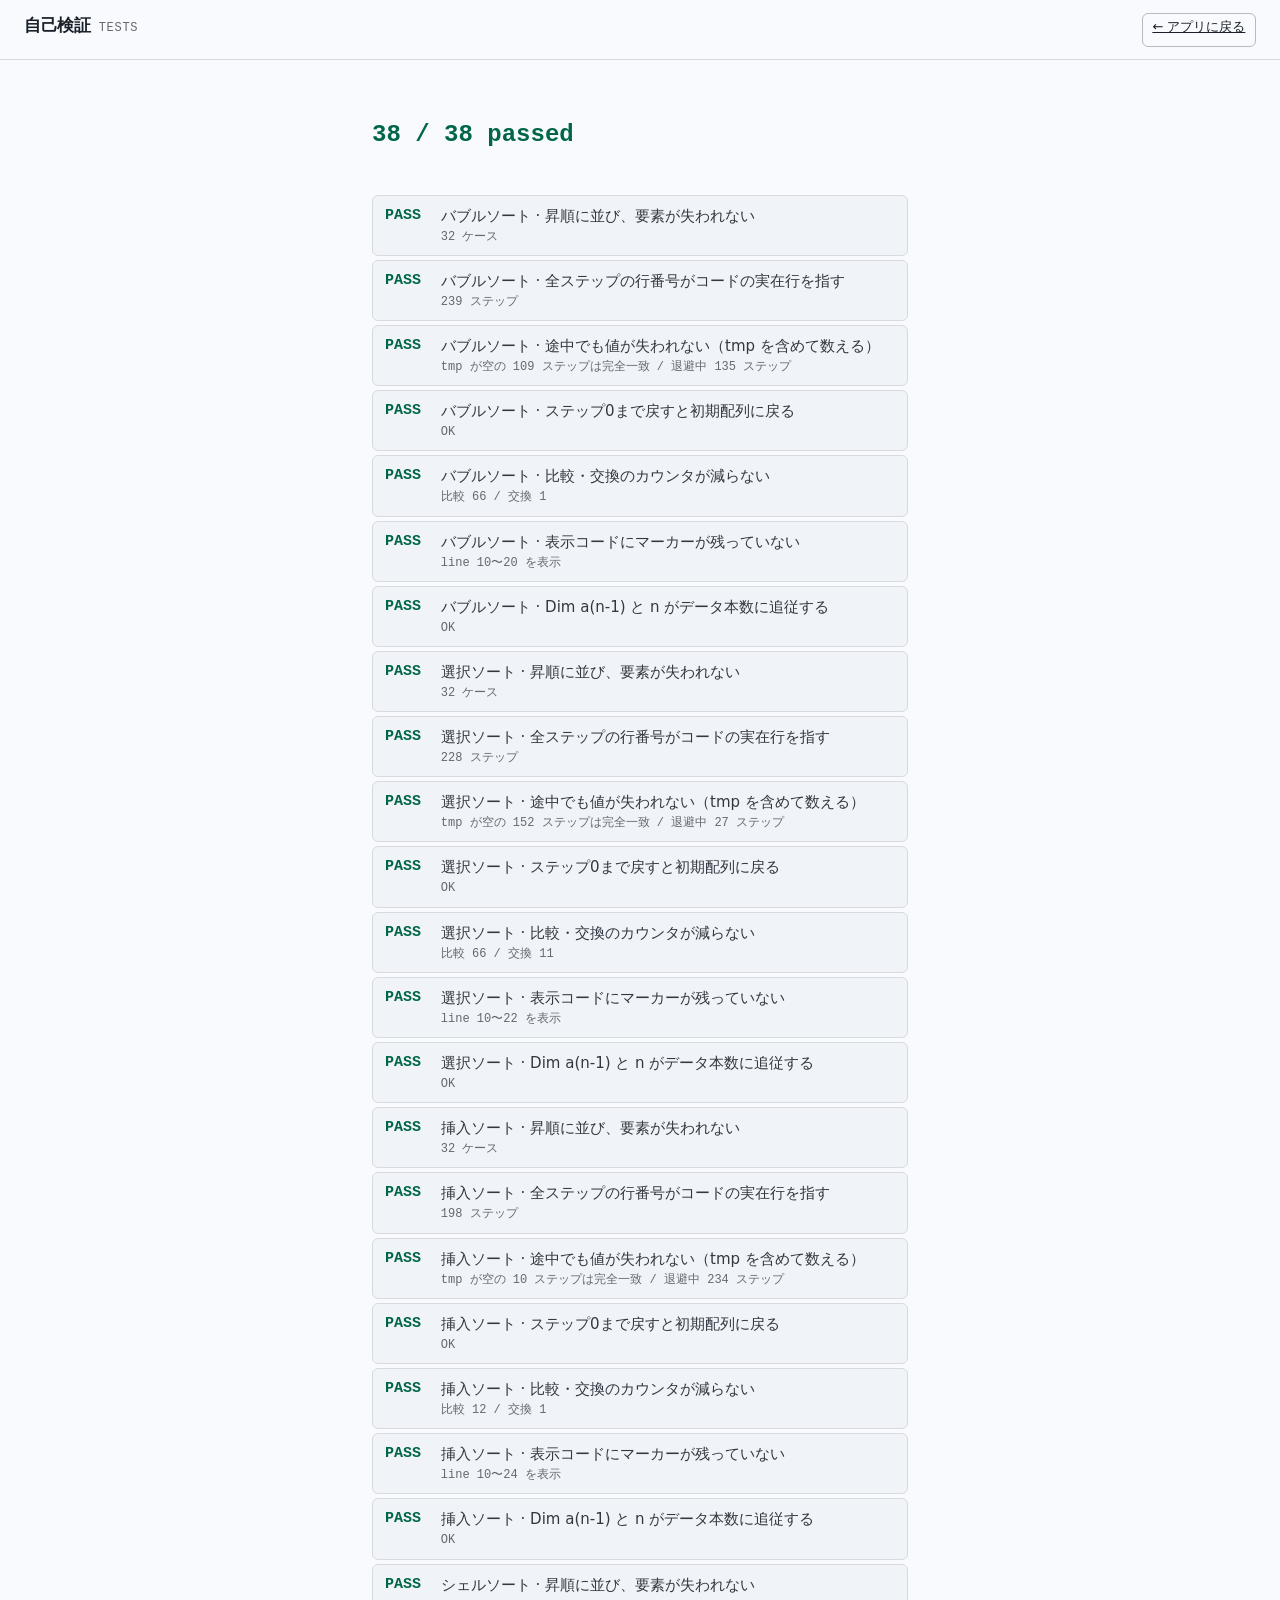
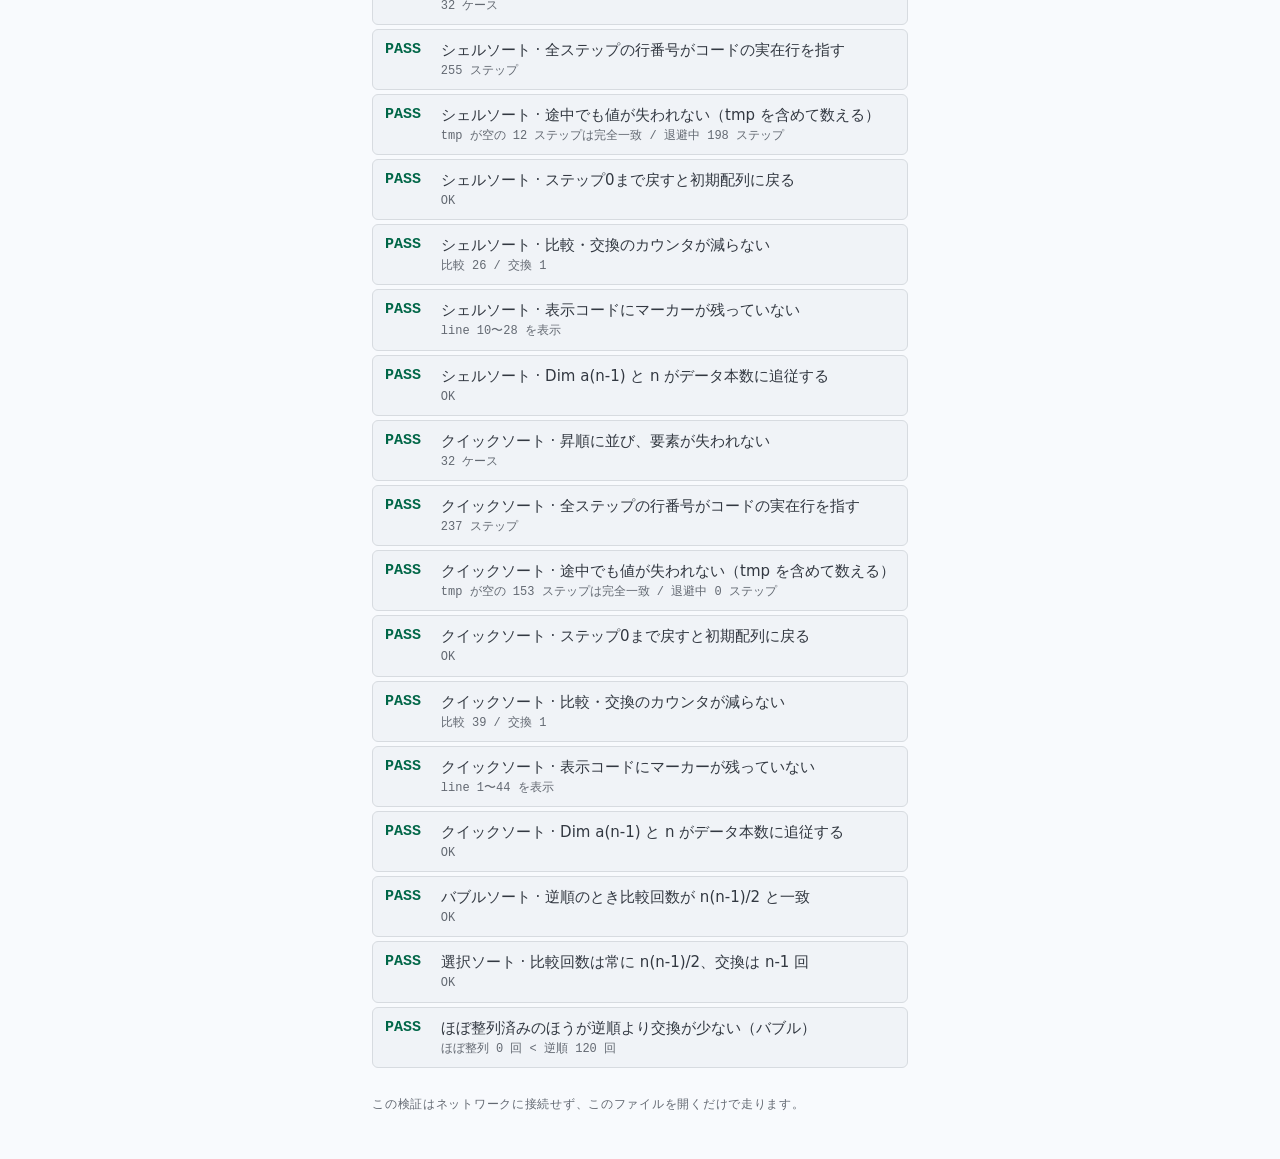
==== tests.html @ e2b5d388 "初回コミット: ソート可視化学習アプリ 授業用のソートアルゴリズム可視化ツール。棒グラフの動きと対応するVBAコードの 実行行を同じ画面で追える。バブル・選択・挿入・シェル・クイックの5種、 2つを同" ====
<!DOCTYPE html>
<html lang="ja">
<head>
<meta charset="utf-8">
<meta name="viewport" content="width=device-width, initial-scale=1">
<title>自己検証 — ソートの動きを見る</title>
<link rel="stylesheet" href="css/style.css">
<style>
  .tests { max-width: 68ch; margin: 0 auto; padding: var(--space-xl) var(--space-lg); display: flex; flex-direction: column; gap: var(--space-md); }
  .tests__summary { font-family: var(--font-mono); font-size: var(--text-xl); font-weight: 600; }
  .tests__summary[data-ok="true"]  { color: var(--bar-sorted); }
  .tests__summary[data-ok="false"] { color: var(--bar-swap-edge); }
  .tests__list { list-style: none; margin: 0; padding: 0; display: flex; flex-direction: column; gap: var(--space-2xs); }
  .tests__item { display: grid; grid-template-columns: 5ch minmax(0, 1fr); gap: var(--space-xs);
                 padding: var(--space-xs) var(--space-sm); border: var(--rule-hair) solid var(--color-rule);
                 border-radius: var(--radius-md); background: var(--color-paper-2); }
  .tests__mark { font-family: var(--font-mono); font-weight: 600; }
  .tests__item[data-ok="true"]  .tests__mark { color: var(--bar-sorted); }
  .tests__item[data-ok="false"] .tests__mark { color: var(--bar-swap-edge); }
  .tests__item[data-ok="false"] { border-color: var(--bar-swap-edge); }
  .tests__detail { display: block; font-family: var(--font-mono); font-size: var(--text-xs); color: var(--color-ink-3); }
</style>
</head>
<body>

<header class="topbar">
  <div class="topbar__brand">自己検証<span class="topbar__sub">tests</span></div>
  <nav class="algos"><a class="btn btn--sm" href="index.html">← アプリに戻る</a></nav>
</header>

<main class="tests">
  <p class="tests__summary" id="summary">実行中…</p>
  <ul class="tests__list" id="list"></ul>
  <p class="u-label">この検証はネットワークに接続せず、このファイルを開くだけで走ります。</p>
</main>

<script src="js/vba.js"></script>
<script src="js/recorder.js"></script>
<script src="js/presets.js"></script>
<script src="js/algorithms/bubble.js"></script>
<script src="js/algorithms/selection.js"></script>
<script src="js/algorithms/insertion.js"></script>
<script src="js/algorithms/shell.js"></script>
<script src="js/algorithms/quick.js"></script>
<script src="js/tests.js"></script>
<script>
(function () {
  var results;
  try {
    results = SV.runTests();
  } catch (e) {
    document.getElementById('summary').textContent = '検証自体が落ちました: ' + e.message;
    document.getElementById('summary').setAttribute('data-ok', 'false');
    return;
  }
  var list = document.getElementById('list');
  var pass = 0;
  results.forEach(function (r) {
    if (r.ok) pass++;
    var li = document.createElement('li');
    li.className = 'tests__item';
    li.setAttribute('data-ok', String(r.ok));

    var mark = document.createElement('span');
    mark.className = 'tests__mark';
    mark.textContent = r.ok ? 'PASS' : 'FAIL';

    var body = document.createElement('span');
    body.appendChild(document.createTextNode(r.name));
    if (r.detail) {
      var d = document.createElement('span');
      d.className = 'tests__detail';
      d.textContent = r.detail;
      body.appendChild(d);
    }
    li.appendChild(mark);
    li.appendChild(body);
    list.appendChild(li);
  });
  var s = document.getElementById('summary');
  s.textContent = pass + ' / ' + results.length + ' passed';
  s.setAttribute('data-ok', String(pass === results.length));
})();
</script>
</body>
</html>
---- css/style.css ----
@import url("tokens.css");

/* ============================================================
   基礎
   ============================================================ */
*, *::before, *::after { box-sizing: border-box; }

html, body { overflow-x: clip; }
html { -webkit-text-size-adjust: 100%; }

body {
  margin: 0;
  min-height: 100vh;
  display: flex;
  flex-direction: column;
  background: var(--color-paper);
  color: var(--color-ink-2);
  font-family: var(--font-body);
  font-size: var(--text-base);
  line-height: 1.6;
}

h1, h2, h3 {
  font-family: var(--font-display);
  font-style: normal;
  font-weight: 600;
  letter-spacing: var(--tracking-tight);
  color: var(--color-ink);
  margin: 0;
}

:where(button, input, select, [tabindex]):focus-visible {
  outline: 2px solid var(--color-focus);
  outline-offset: 2px;
  border-radius: var(--radius-sm);
}

.u-mono { font-family: var(--font-mono); letter-spacing: var(--tracking-mono); }

.u-label {
  font-family: var(--font-mono);
  font-size: var(--text-xs);
  letter-spacing: var(--tracking-mono);
  text-transform: uppercase;
  color: var(--color-ink-3);
}

.u-visually-hidden {
  position: absolute;
  width: 1px; height: 1px;
  padding: 0; margin: -1px;
  overflow: hidden;
  clip-path: inset(50%);
  white-space: nowrap;
}

/* ============================================================
   トップバー — N9 edge-aligned
   ============================================================ */
.topbar {
  display: flex;
  flex-wrap: wrap;
  align-items: baseline;
  gap: var(--space-sm) var(--space-lg);
  padding: var(--space-sm) var(--space-lg);
  border-bottom: var(--rule-hair) solid var(--color-rule);
  background: var(--color-paper);
}

.topbar__brand {
  font-family: var(--font-display);
  font-weight: 600;
  font-size: var(--text-md);
  letter-spacing: var(--tracking-tight);
  color: var(--color-ink);
  white-space: nowrap;
}

.topbar__sub {
  margin-left: var(--space-xs);
  font-family: var(--font-mono);
  font-size: var(--text-xs);
  letter-spacing: var(--tracking-mono);
  text-transform: uppercase;
  font-weight: 400;
  color: var(--color-ink-3);
}

.algos { display: flex; flex-wrap: wrap; gap: var(--space-2xs); margin-left: auto; }

.algos__group { display: flex; align-items: center; gap: var(--space-2xs); padding-left: var(--space-xs); }

.algos__group + .algos__group {
  margin-left: var(--space-xs);
  border-left: var(--rule-hair) solid var(--color-rule);
}

.algos__tier {
  font-family: var(--font-mono);
  font-size: var(--text-xs);
  letter-spacing: var(--tracking-mono);
  color: var(--color-ink-3);
  padding-right: var(--space-2xs);
}

/* ============================================================
   ボタン — 8状態
   ============================================================ */
.btn {
  font-family: var(--font-body);
  font-size: var(--text-base);
  font-weight: 500;
  line-height: 1.2;
  color: var(--color-ink);
  background: var(--color-paper);
  border: var(--rule-hair) solid var(--color-rule-2);
  border-radius: var(--radius-md);
  padding: 0.5rem 0.75rem;
  min-height: 40px;
  cursor: pointer;
  white-space: nowrap;
  transition: background-color var(--dur-2) var(--ease-out),
              border-color var(--dur-2) var(--ease-out),
              color var(--dur-2) var(--ease-out),
              transform var(--dur-1) var(--ease-out);
}

.btn:hover, .btn.is-hover { background: var(--color-paper-3); border-color: var(--color-ink-3); }
.btn:active, .btn.is-active { transform: translateY(1px); }

.btn[aria-pressed="true"],
.btn[aria-selected="true"],
.btn.is-selected {
  background: var(--color-accent);
  border-color: var(--color-accent);
  color: var(--color-accent-ink);
}

.btn[disabled], .btn.is-disabled {
  opacity: 0.42;
  cursor: not-allowed;
  background: var(--color-paper-2);
  border-color: var(--color-rule);
  transform: none;
}

.btn--primary {
  background: var(--color-accent);
  border-color: var(--color-accent);
  color: var(--color-accent-ink);
}
.btn--primary:hover, .btn--primary.is-hover {
  background: var(--color-accent-2);
  border-color: var(--color-accent-2);
}

.btn--icon { min-width: 44px; font-family: var(--font-mono); }
.btn--sm   { min-height: 34px; padding: 0.3rem 0.6rem; font-size: var(--text-sm); }

.btn[data-state="loading"] { color: var(--color-ink-3); cursor: progress; }
.btn[data-state="error"]   { border-color: var(--bar-swap-edge); color: var(--bar-swap-edge); }
.btn[data-state="success"] { border-color: var(--bar-sorted); color: var(--bar-sorted); }

/* ============================================================
   ワークベンチ本体
   ============================================================ */
.workbench {
  flex: 1 1 auto;
  display: grid;
  grid-template-columns: minmax(0, 1fr) clamp(340px, 33vw, 520px);
  align-items: stretch;
  min-height: 0;
}

.stage {
  display: flex;
  flex-direction: column;
  gap: var(--space-md);
  padding: var(--space-lg);
  min-width: 0;
}

.stage__head { display: flex; flex-wrap: wrap; align-items: baseline; gap: var(--space-xs) var(--space-md); }
.stage__title { font-size: var(--text-display); }
.stage__summary { color: var(--color-ink-2); font-size: var(--text-base); margin: 0; }

/* ---- 棒グラフ ---- */
.chart {
  display: flex;
  align-items: flex-end;
  gap: clamp(2px, 0.6vw, 8px);
  height: clamp(200px, 40vh, 440px);
  padding: var(--space-md) var(--space-sm) var(--space-xs);
  border: var(--rule-hair) solid var(--color-rule);
  border-radius: var(--radius-lg);
  background: var(--color-paper-2);
}

.bar { flex: 1 1 0; min-width: 0; height: 100%; display: flex; flex-direction: column; }

.bar__track { position: relative; flex: 1 1 auto; min-height: 0; }

.bar__col {
  position: absolute;
  left: 0; right: 0; bottom: 0;
  height: var(--h, 0%);
  border-radius: 2px 2px 0 0;
  background: var(--bar-idle);
  border-top: 3px solid var(--bar-idle-edge);
  transition: height var(--dur-3) var(--ease-out),
              background-color var(--dur-1) linear,
              border-color var(--dur-1) linear,
              transform var(--dur-2) var(--ease-out);
}

.bar__value {
  position: absolute;
  left: 0; right: 0;
  bottom: var(--h, 0%);
  margin-bottom: 4px;
  text-align: center;
  font-family: var(--font-mono);
  font-size: var(--text-value);
  font-weight: 500;
  color: var(--color-ink-2);
  transition: bottom var(--dur-3) var(--ease-out);
}

.bar__index {
  flex: 0 0 auto;
  padding-top: 4px;
  text-align: center;
  font-family: var(--font-mono);
  font-size: var(--text-xs);
  color: var(--color-ink-3);
  border-top: var(--rule-hair) solid var(--color-rule-2);
}

.bar[data-state="compare"] .bar__col { background: var(--bar-compare); border-top-color: var(--bar-compare-edge); }
.bar[data-state="swap"]    .bar__col { background: var(--bar-swap);    border-top-color: var(--bar-swap-edge); transform: translateY(-5px); }
.bar[data-state="sorted"]  .bar__col { background: var(--bar-sorted);  border-top-color: var(--bar-sorted-edge); }
.bar[data-state="pivot"]   .bar__col { background: var(--bar-pivot);   border-top-color: var(--bar-pivot-edge); }

.bar[data-state="compare"] .bar__value,
.bar[data-state="swap"] .bar__value,
.bar[data-state="pivot"] .bar__value { color: var(--color-ink); font-weight: 600; }

.bar[data-cursor="true"] .bar__track {
  box-shadow: inset 0 0 0 2px var(--bar-cursor-ring);
  border-radius: var(--radius-sm);
}

.chart[data-dense="true"] .bar__value { display: none; }
.chart[data-dense="true"] .bar__index { display: none; }

/* ---- 実況 ---- */
.narration {
  margin: 0;
  min-height: 3.4em;
  padding: var(--space-sm) var(--space-md);
  border-left: 3px solid var(--color-accent);
  background: var(--color-accent-wash);
  border-radius: 0 var(--radius-md) var(--radius-md) 0;
  font-size: var(--text-narrate);
  line-height: 1.5;
  color: var(--color-ink);
}

.narration__step {
  display: block;
  font-family: var(--font-mono);
  font-size: var(--text-xs);
  letter-spacing: var(--tracking-mono);
  text-transform: uppercase;
  color: var(--color-accent-2);
  margin-bottom: 2px;
}

/* ---- 操作 ---- */
.transport { display: flex; flex-direction: column; gap: var(--space-sm); }
.transport__row { display: flex; flex-wrap: wrap; align-items: center; gap: var(--space-xs); }
.transport__sep { flex: 1 1 var(--space-xs); }

.field {
  display: flex;
  align-items: center;
  gap: var(--space-xs);
  font-family: var(--font-mono);
  font-size: var(--text-xs);
  letter-spacing: var(--tracking-mono);
  text-transform: uppercase;
  color: var(--color-ink-3);
}

.field input[type="range"] { accent-color: var(--color-accent); width: 120px; }
.field select { font-family: var(--font-body); font-size: var(--text-base); padding: 0.35rem 0.4rem; min-height: 40px; border: var(--rule-hair) solid var(--color-rule-2); border-radius: var(--radius-md); background: var(--color-paper); color: var(--color-ink); }
.field output { color: var(--color-ink); min-width: 5ch; }

.seek { width: 100%; accent-color: var(--color-accent); }

.datasource {
  display: flex;
  flex-wrap: wrap;
  align-items: center;
  gap: var(--space-xs);
  padding-top: var(--space-sm);
  border-top: var(--rule-hair) solid var(--color-rule);
}

/* ============================================================
   インスペクタ（右ペイン）
   ============================================================ */
.inspector {
  display: flex;
  flex-direction: column;
  gap: var(--space-md);
  padding: var(--space-lg);
  border-left: var(--rule-hair) solid var(--color-rule);
  background: var(--color-paper-2);
  min-width: 0;
}

.panel { display: flex; flex-direction: column; gap: var(--space-xs); min-width: 0; }
.panel__head { display: flex; align-items: center; gap: var(--space-xs); flex-wrap: wrap; }
.panel__head .u-label { margin-right: auto; }

/* ---- コードペイン ---- */
.code {
  margin: 0;
  padding: var(--space-sm) 0;
  list-style: none;
  background: var(--color-graphite);
  border: var(--rule-hair) solid var(--color-rule-dark);
  border-radius: var(--radius-lg);
  overflow: auto;
  max-height: min(46vh, 520px);
  font-family: var(--font-mono);
  font-size: var(--text-code);
  line-height: 1.55;
}

.code__line {
  display: grid;
  grid-template-columns: 3.5ch minmax(0, 1fr);
  gap: var(--space-xs);
  padding: 0 var(--space-sm);
  border-left: 3px solid transparent;
}

.code__no  { text-align: right; color: var(--color-on-dark-3); user-select: none; }
.code__src { white-space: pre; color: var(--color-on-dark); }

.code__line.is-active {
  background: color-mix(in oklch, var(--color-accent) 30%, transparent);
  border-left-color: var(--color-accent);
}
.code__line.is-active .code__no { color: var(--color-accent-ink); }
.code__line.is-hidden { display: none; }

.tok-kw  { color: oklch(72% 0.14 256); }
.tok-com { color: var(--color-on-dark-3); }
.tok-num { color: oklch(80% 0.11 165); }

/* ---- 変数ウォッチ ---- */
.watch { display: grid; grid-template-columns: repeat(auto-fill, minmax(84px, 1fr)); gap: var(--space-xs); }

.watch__item {
  padding: var(--space-2xs) var(--space-xs);
  border: var(--rule-hair) solid var(--color-rule);
  border-radius: var(--radius-md);
  background: var(--color-paper);
  transition: background-color var(--dur-3) var(--ease-out),
              border-color var(--dur-3) var(--ease-out);
}

.watch__item.is-changed { background: var(--color-accent-wash); border-color: var(--color-accent); }

.watch__k { display: block; font-family: var(--font-mono); font-size: var(--text-xs); letter-spacing: var(--tracking-mono); color: var(--color-accent-2); }
.watch__v { display: block; font-family: var(--font-mono); font-size: var(--text-lg); font-weight: 500; color: var(--color-ink); line-height: 1.25; }

/* ---- カウンタ ---- */
.counters { display: grid; grid-template-columns: repeat(auto-fit, minmax(112px, 1fr)); gap: var(--space-xs); }

.counter {
  padding: var(--space-xs) var(--space-sm);
  border: var(--rule-hair) solid var(--color-rule);
  border-radius: var(--radius-md);
  background: var(--color-paper);
}

.counter__k { display: block; font-family: var(--font-mono); font-size: var(--text-xs); letter-spacing: var(--tracking-mono); color: var(--color-ink-3); }
.counter__v { display: block; font-family: var(--font-mono); font-size: var(--text-counter); font-weight: 600; color: var(--color-ink); line-height: 1.2; }
.counter__note { display: block; font-size: var(--text-xs); color: var(--color-ink-3); }

/* ---- 凡例 ---- */
.legend { display: flex; flex-wrap: wrap; gap: var(--space-xs) var(--space-sm); }
.legend__item { display: flex; align-items: center; gap: var(--space-2xs); font-size: var(--text-xs); color: var(--color-ink-2); }
.legend__swatch { width: 15px; height: 15px; border-radius: 3px; border-top: 3px solid transparent; }

/* ============================================================
   フッタ — Ft2 inline
   ============================================================ */
.foot {
  display: flex;
  flex-wrap: wrap;
  gap: var(--space-xs) var(--space-md);
  padding: var(--space-sm) var(--space-lg);
  border-top: var(--rule-hair) solid var(--color-rule);
  font-size: var(--text-xs);
  color: var(--color-ink-3);
}

.foot code { font-family: var(--font-mono); }

/* ============================================================
   レース — 2つのアルゴリズムを並走させる
   ============================================================ */
.workbench.is-race { grid-template-columns: minmax(0, 1fr); }

.race { display: flex; flex-direction: column; gap: var(--space-md); }

.race__lanes {
  display: grid;
  grid-template-columns: minmax(0, 1fr) minmax(0, 1fr);
  gap: var(--space-md);
}

.race__lane {
  display: flex;
  flex-direction: column;
  gap: var(--space-xs);
  padding: var(--space-sm);
  border: var(--rule-hair) solid var(--color-rule);
  border-radius: var(--radius-lg);
  background: var(--color-paper-2);
  min-width: 0;
}

.race__head { display: flex; align-items: center; gap: var(--space-xs); }
.race__head select { flex: 1 1 auto; min-width: 0; }

.race__status {
  font-family: var(--font-mono);
  font-size: var(--text-xs);
  letter-spacing: var(--tracking-mono);
  color: var(--color-ink-3);
  text-align: right;
  white-space: nowrap;
  overflow: hidden;
  text-overflow: ellipsis;
}

.race__status[data-state="finished"] { color: var(--bar-sorted); font-weight: 600; }

.chart--race { height: clamp(140px, 26vh, 260px); }

.race__stats {
  display: flex;
  flex-wrap: wrap;
  gap: var(--space-sm) var(--space-md);
  font-family: var(--font-mono);
  font-size: var(--text-sm);
  color: var(--color-ink-2);
}

.race__controls { display: flex; flex-wrap: wrap; align-items: center; gap: var(--space-xs); }

/* ============================================================
   レスポンシブ
   ============================================================ */
@media (max-width: 1000px) {
  .workbench { grid-template-columns: minmax(0, 1fr); }
  .inspector { border-left: 0; border-top: var(--rule-hair) solid var(--color-rule); }
  .algos { margin-left: 0; width: 100%; }
}

@media (max-width: 700px) {
  .race__lanes { grid-template-columns: minmax(0, 1fr); }
}

@media (max-width: 560px) {
  .topbar, .stage, .inspector, .foot { padding-left: var(--space-md); padding-right: var(--space-md); }
  .chart { height: clamp(180px, 34vh, 300px); }
  .field input[type="range"] { width: 88px; }
  .algos__group + .algos__group { margin-left: 0; padding-left: 0; border-left: 0; }
}

@media (prefers-reduced-motion: reduce) {
  *, *::before, *::after {
    transition-duration: 1ms !important;
    animation-duration: 1ms !important;
  }
}
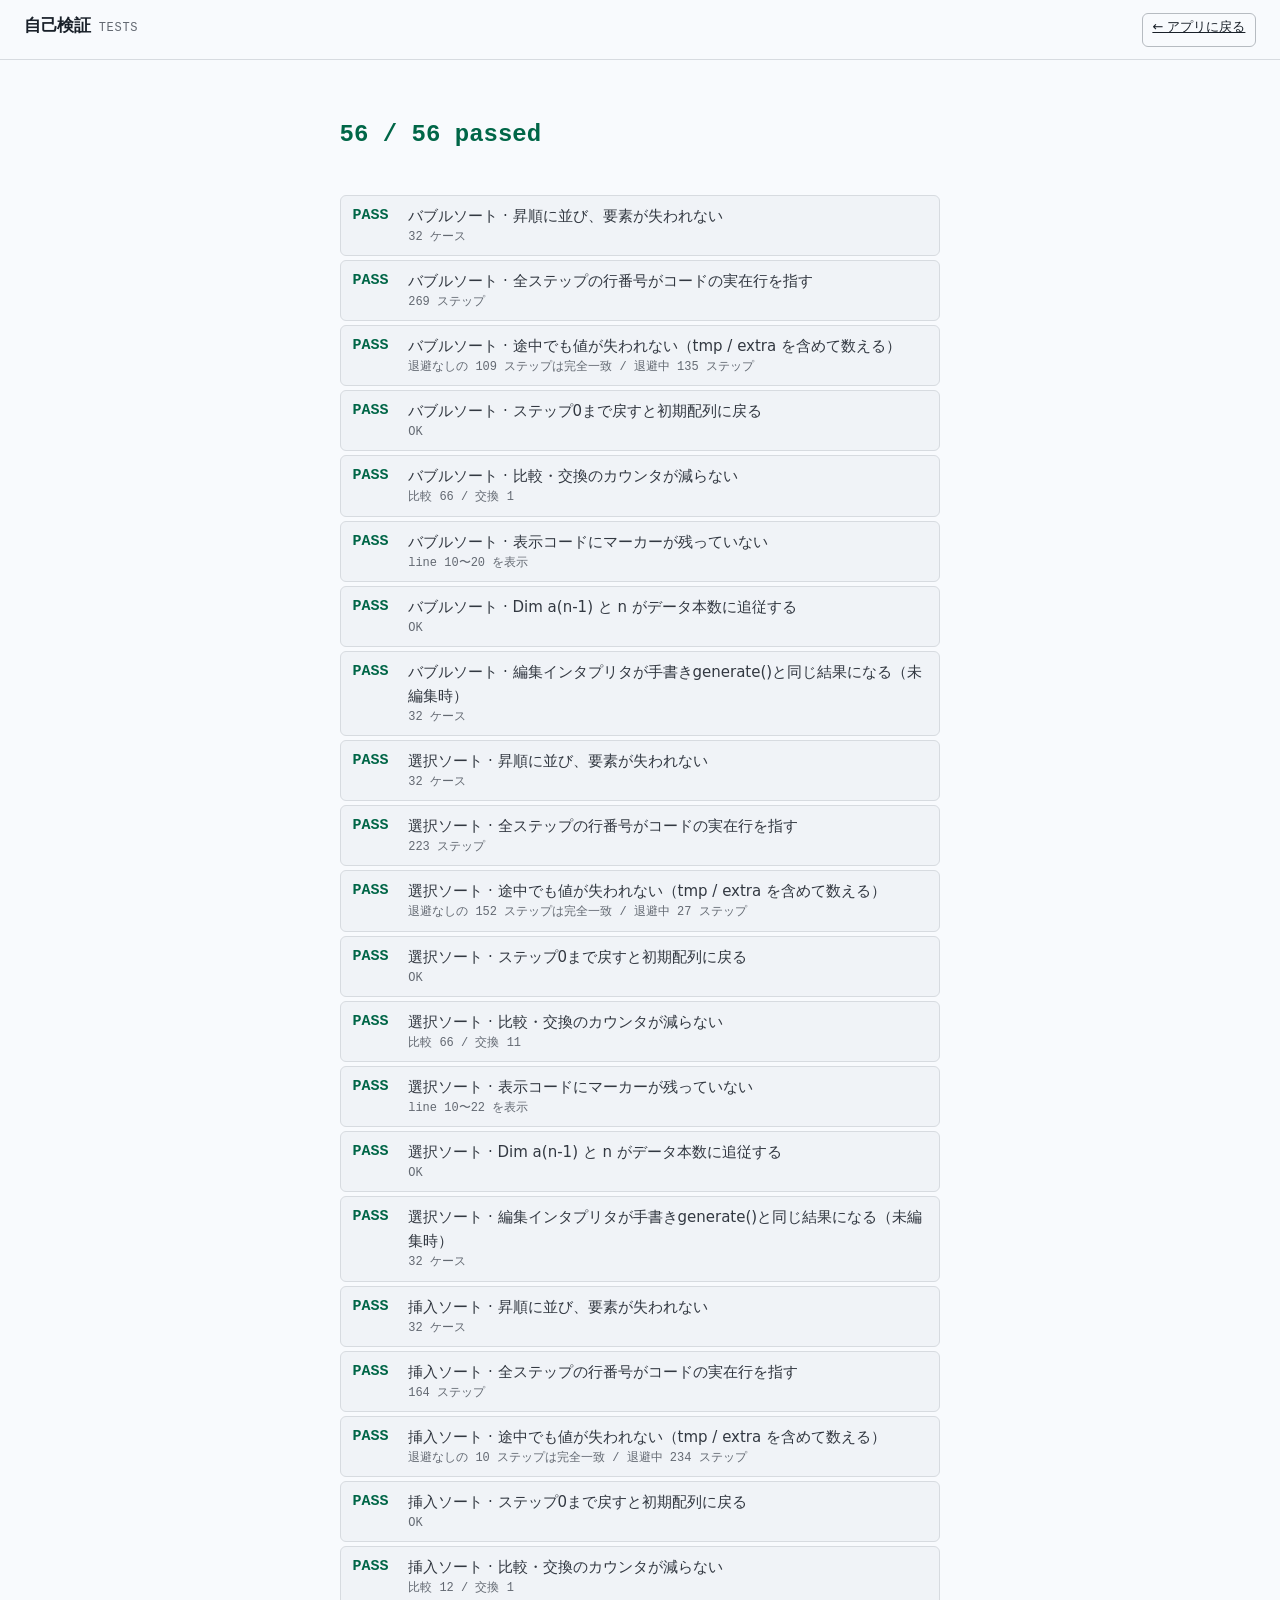
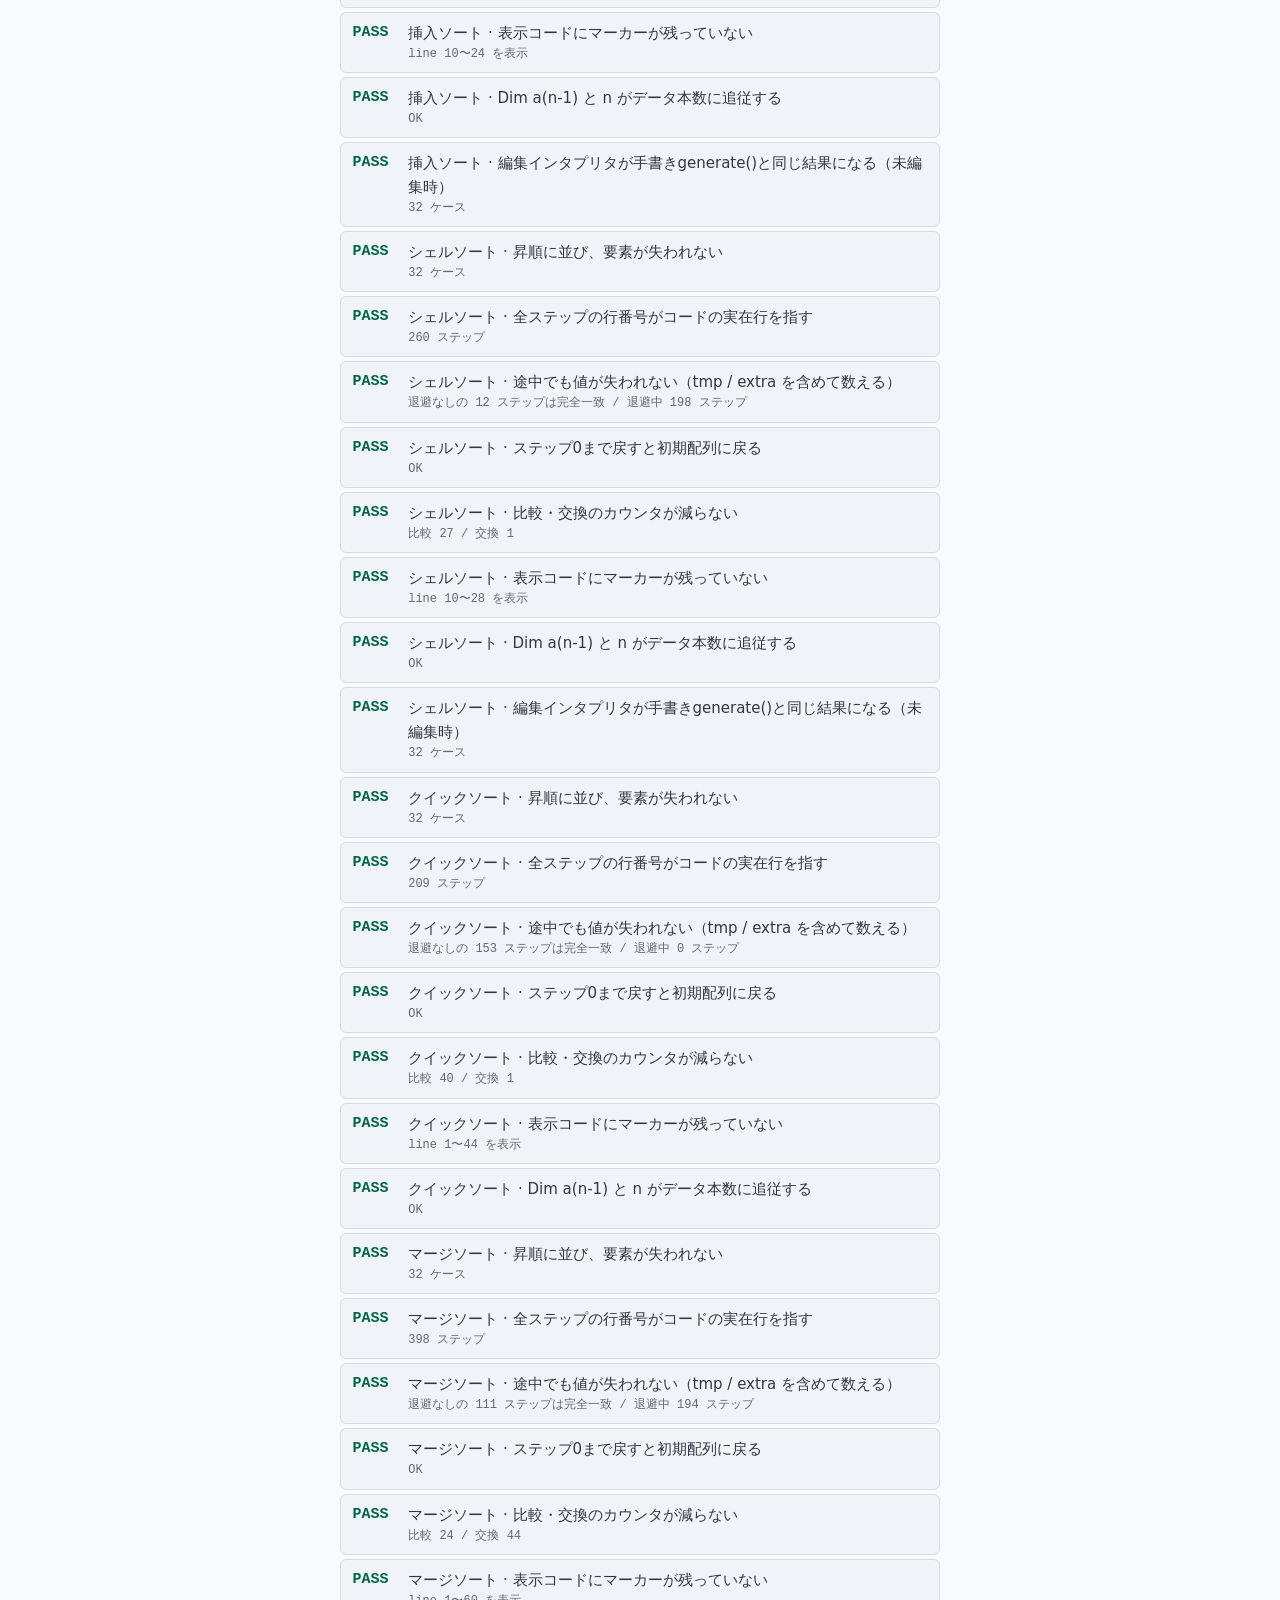
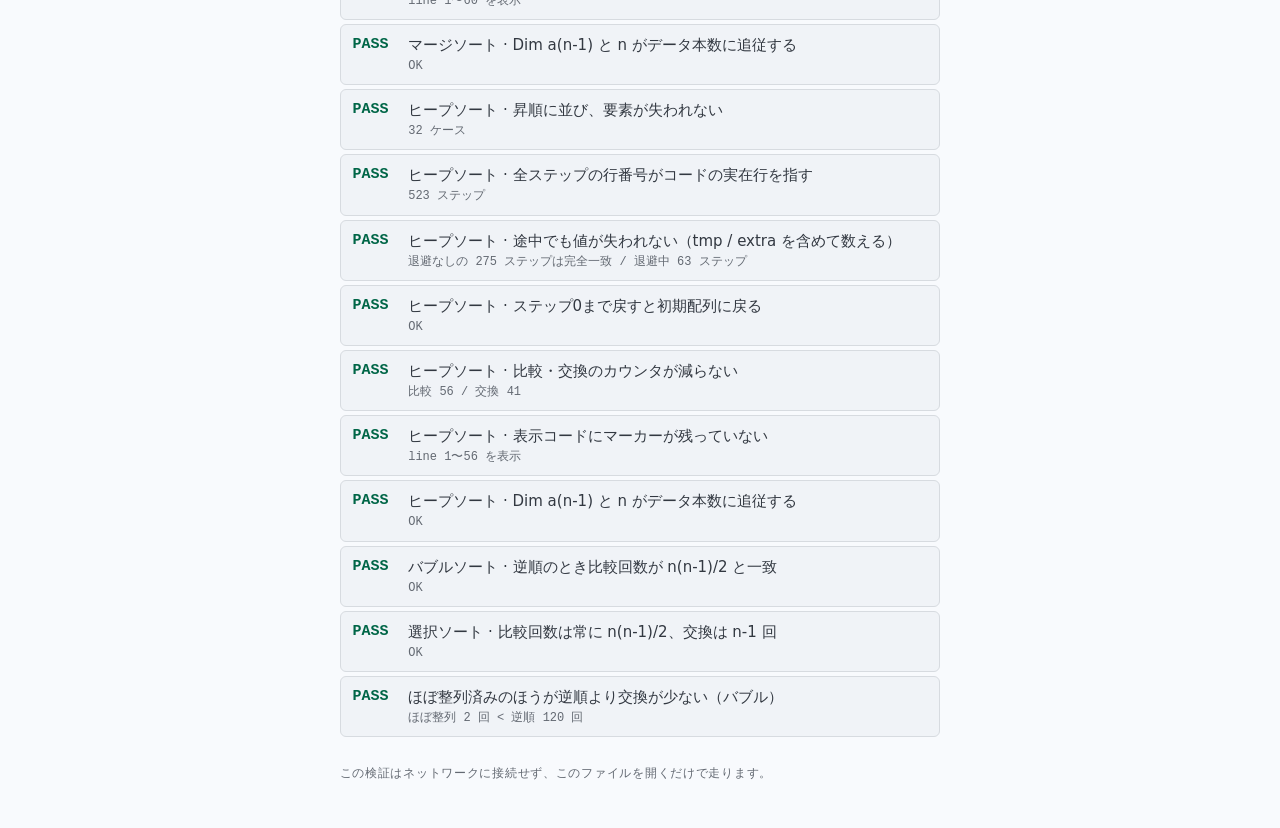
==== commit 72c78c45: "拡張候補を全実装: マージ・ヒープソート、コード編集インタプリタ、モバイル対応 - マージソート・ヒープソートを追加（複数Sub・再帰、参考コード扱い）   - Recorder.step() に e" ====
--- a/tests.html
+++ b/tests.html
@@ -37,11 +37,14 @@
 <script src="js/vba.js"></script>
 <script src="js/recorder.js"></script>
 <script src="js/presets.js"></script>
+<script src="js/interpreter.js"></script>
 <script src="js/algorithms/bubble.js"></script>
 <script src="js/algorithms/selection.js"></script>
 <script src="js/algorithms/insertion.js"></script>
 <script src="js/algorithms/shell.js"></script>
 <script src="js/algorithms/quick.js"></script>
+<script src="js/algorithms/merge.js"></script>
+<script src="js/algorithms/heap.js"></script>
 <script src="js/tests.js"></script>
 <script>
 (function () {
--- a/css/style.css
+++ b/css/style.css
@@ -298,6 +298,12 @@
 
 .seek { width: 100%; accent-color: var(--color-accent); }
 
+/* ---- 速度（プリセットボタン） ----
+   1〜120の連続スライダーは、実際によく使う低速域（1〜5）ほど
+   選びにくいという問題があったため、倍々の離散ボタンに置き換えた。 */
+.speedset { display: flex; flex-wrap: wrap; align-items: center; gap: var(--space-2xs); }
+.speedset .btn--sm { min-width: 36px; padding-left: 0.4rem; padding-right: 0.4rem; }
+
 .datasource {
   display: flex;
   flex-wrap: wrap;
@@ -361,6 +367,38 @@
 .tok-com { color: var(--color-on-dark-3); }
 .tok-num { color: oklch(80% 0.11 165); }
 
+/* ---- コード編集（簡易インタプリタ） ---- */
+.code-edit {
+  display: block;
+  width: 100%;
+  box-sizing: border-box;
+  resize: vertical;
+  min-height: 200px;
+  max-height: min(46vh, 520px);
+  padding: var(--space-sm);
+  background: var(--color-graphite);
+  border: var(--rule-hair) solid var(--color-rule-dark);
+  border-radius: var(--radius-lg);
+  color: var(--color-on-dark);
+  font-family: var(--font-mono);
+  font-size: var(--text-code);
+  line-height: 1.55;
+  tab-size: 4;
+}
+.code-edit:focus-visible { outline: 2px solid var(--color-focus); outline-offset: 1px; }
+
+.code-error {
+  margin: 0;
+  padding: var(--space-xs) var(--space-sm);
+  border: var(--rule-hair) solid var(--bar-swap-edge);
+  border-radius: var(--radius-md);
+  background: color-mix(in oklch, var(--bar-swap) 22%, var(--color-paper));
+  color: var(--bar-swap-edge);
+  font-size: var(--text-sm);
+  font-family: var(--font-mono);
+  white-space: pre-wrap;
+}
+
 /* ---- 変数ウォッチ ---- */
 .watch { display: grid; grid-template-columns: repeat(auto-fill, minmax(84px, 1fr)); gap: var(--space-xs); }
 
@@ -483,6 +521,19 @@
   .chart { height: clamp(180px, 34vh, 300px); }
   .field input[type="range"] { width: 88px; }
   .algos__group + .algos__group { margin-left: 0; padding-left: 0; border-left: 0; }
+  .code { max-height: 40vh; }
+  .watch { grid-template-columns: repeat(auto-fill, minmax(72px, 1fr)); }
+  .counters { grid-template-columns: 1fr 1fr; }
+}
+
+/* タッチ操作の端末（スマホ・タブレット）では、幅に関係なく指で押せる大きさを確保する。
+   マウス前提の投影・PC操作時（pointer: fine）は情報密度を優先して34pxのまま詰める。 */
+@media (pointer: coarse) {
+  .btn { min-height: 44px; }
+  .btn--sm { min-height: 44px; padding-top: 0.5rem; padding-bottom: 0.5rem; }
+  .field select { min-height: 44px; }
+  .field { min-height: 44px; }
+  .speedset .btn--sm { min-width: 44px; }
 }
 
 @media (prefers-reduced-motion: reduce) {
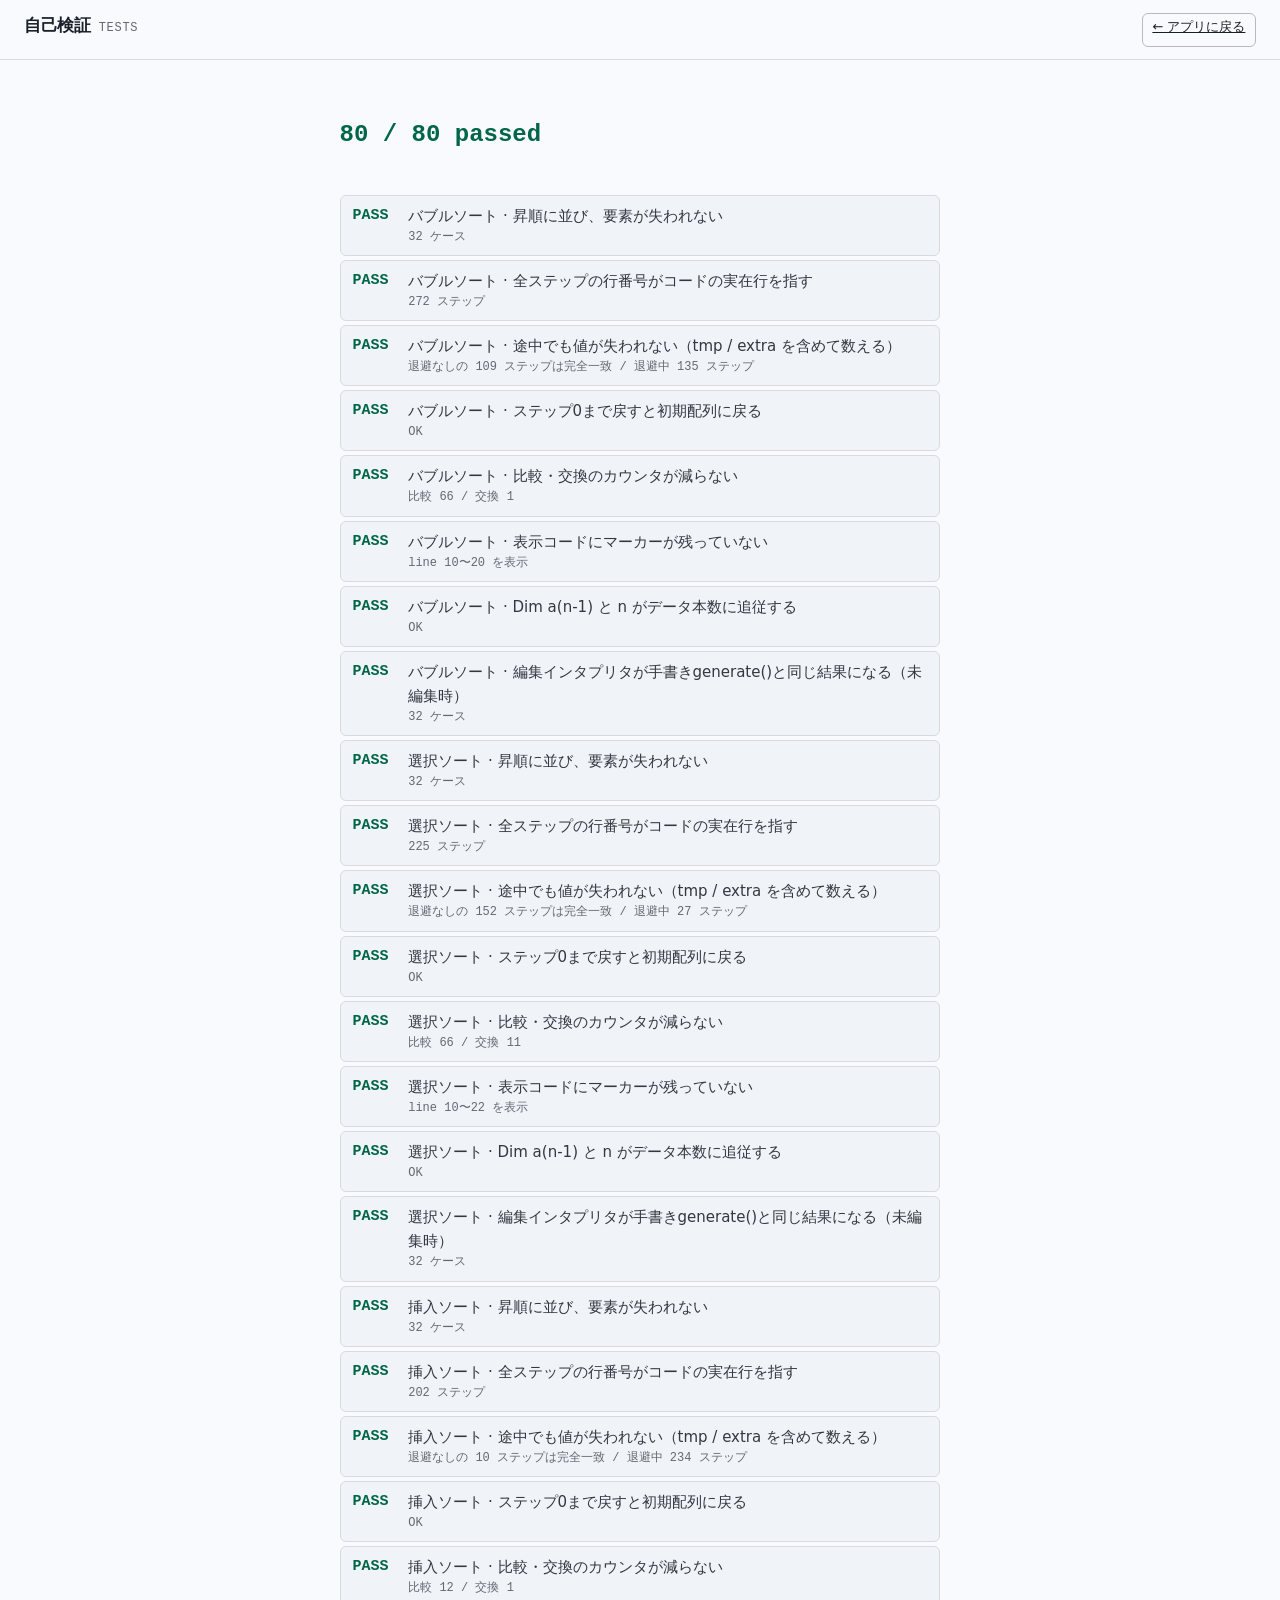
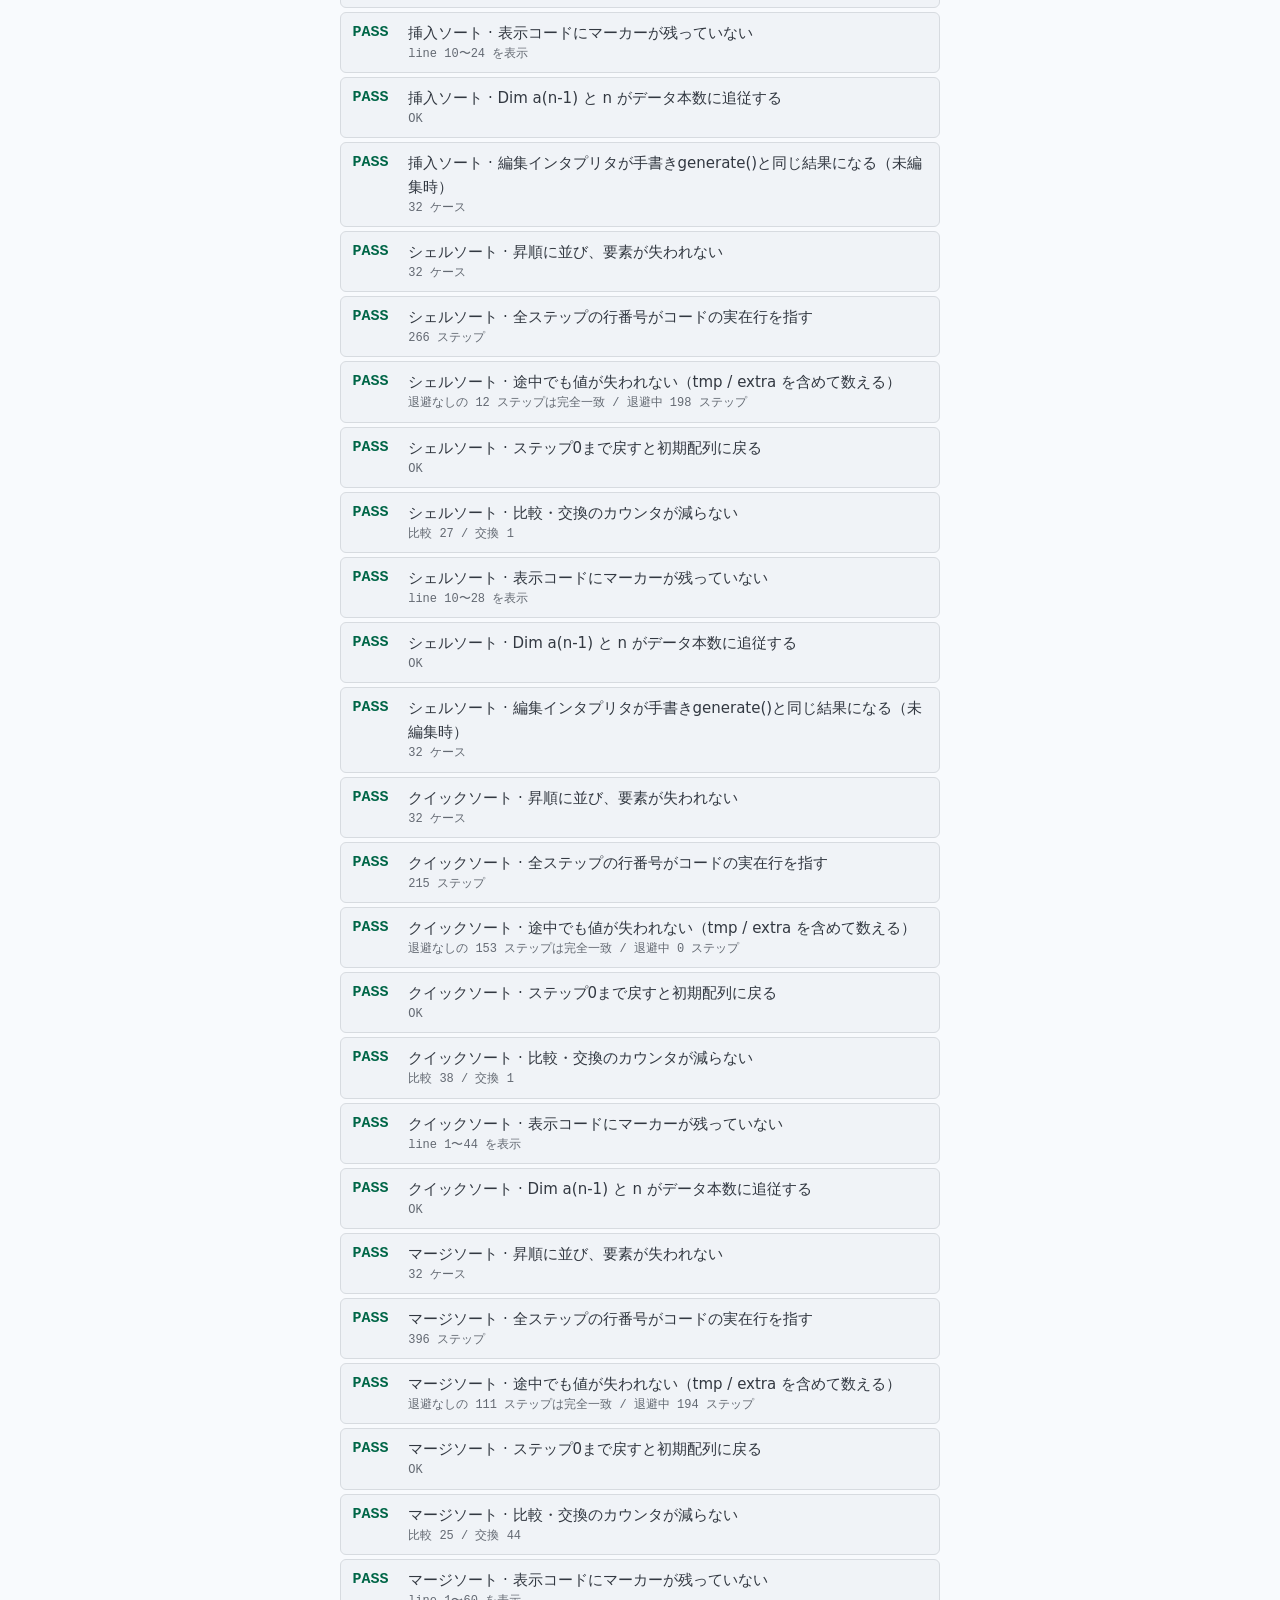
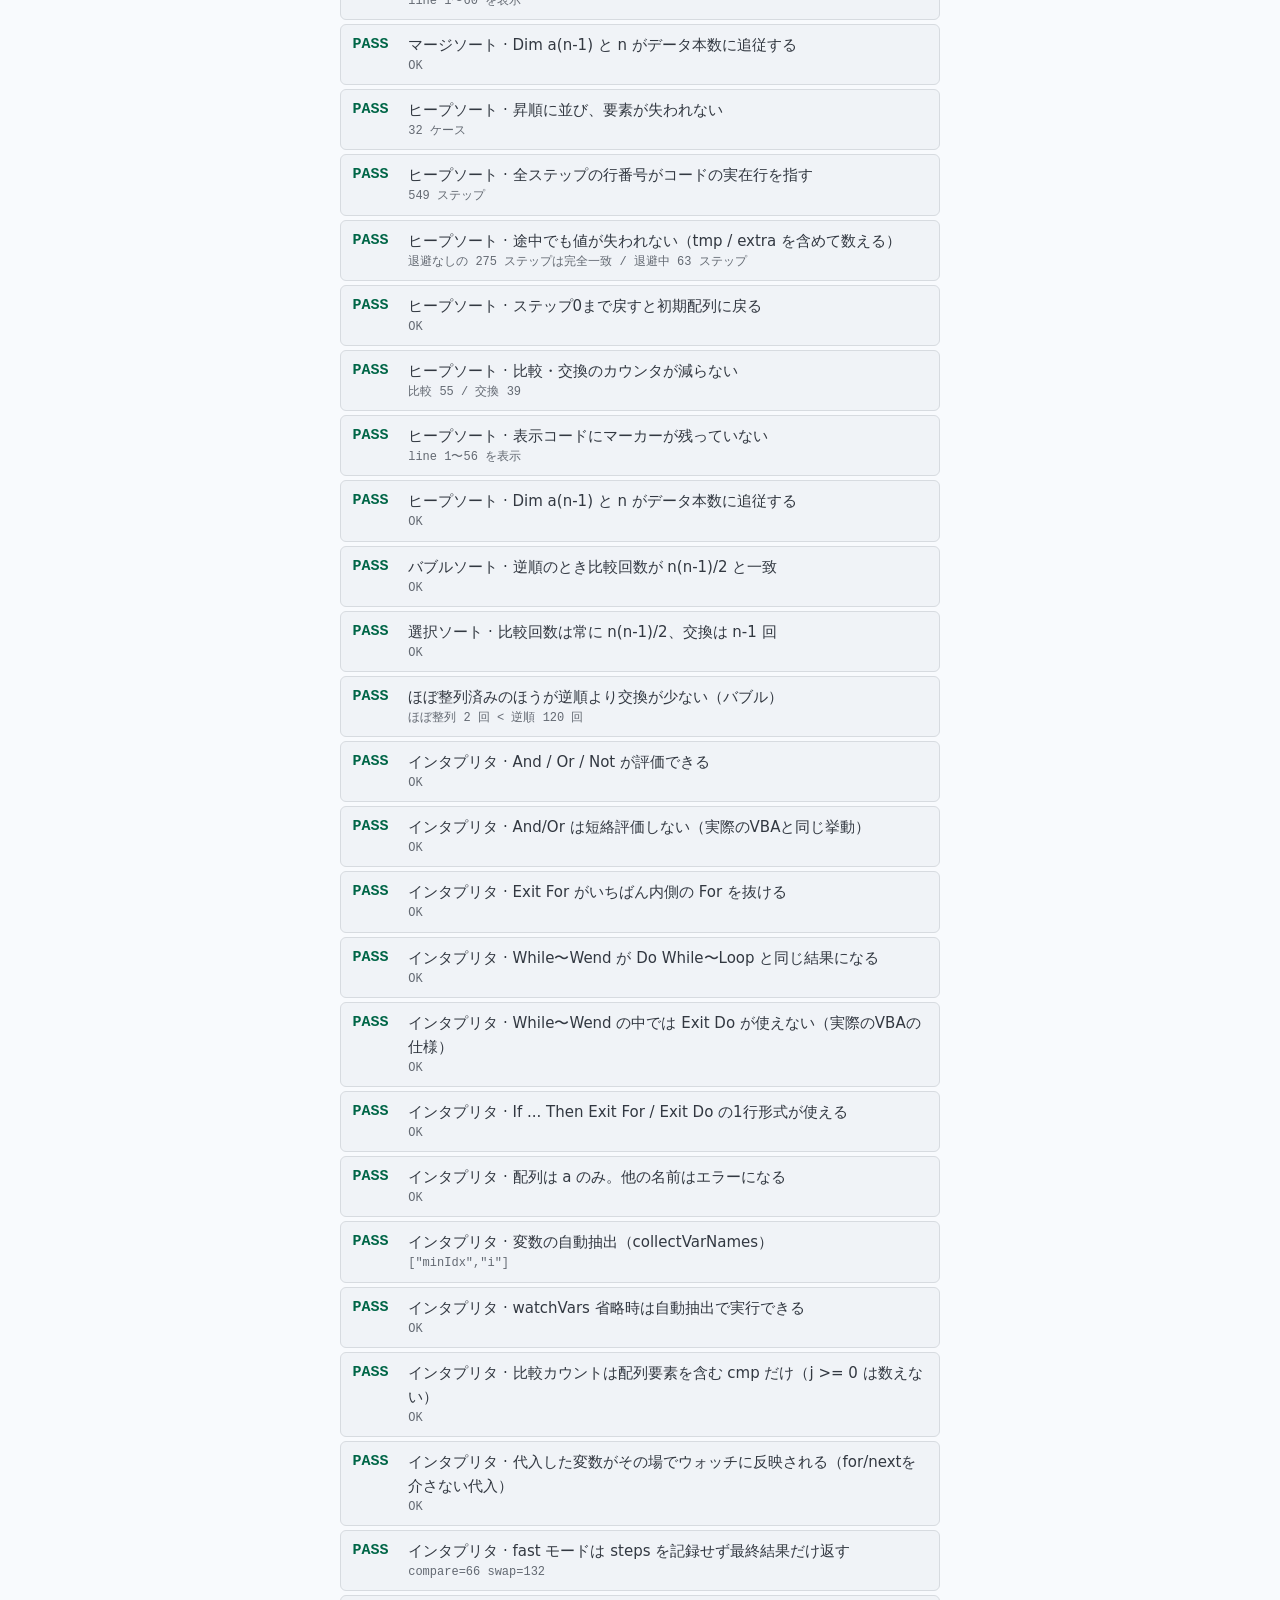
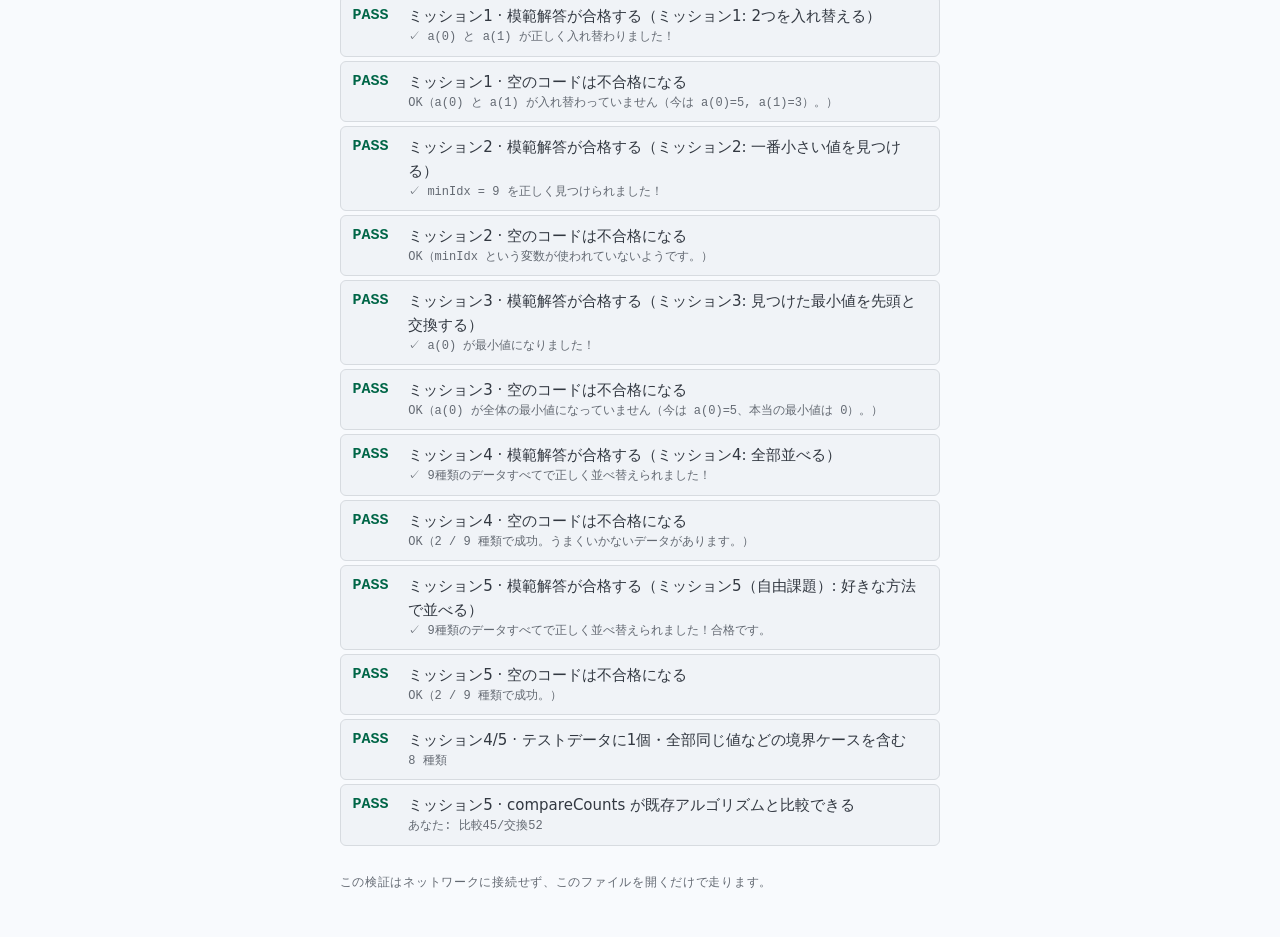
==== commit c974c78e: "第3モード「じぶんで書く」を追加 生徒が白紙から自分のソートアルゴリズムを疑似VBAで書き、実際に動かして 確かめるモードを新設した（既存のソロ／レースに次ぐ3つ目のモード）。  - js/inter" ====
--- a/tests.html
+++ b/tests.html
@@ -45,6 +45,7 @@
 <script src="js/algorithms/quick.js"></script>
 <script src="js/algorithms/merge.js"></script>
 <script src="js/algorithms/heap.js"></script>
+<script src="js/missions.js"></script>
 <script src="js/tests.js"></script>
 <script>
 (function () {
--- a/css/style.css
+++ b/css/style.css
@@ -4,6 +4,11 @@
    基礎
    ============================================================ */
 *, *::before, *::after { box-sizing: border-box; }
+
+/* [hidden] 属性は、同じ詳細度のクラスセレクタ（.race{display:flex} など）に
+   上書きされることがある（実際に #raceView で発生していた不具合）。
+   トグル表示に使う要素すべてに影響するので、ここで確実に勝たせておく。 */
+[hidden] { display: none !important; }
 
 html, body { overflow-x: clip; }
 html { -webkit-text-size-adjust: 100%; }
@@ -276,10 +281,31 @@
   margin-bottom: 2px;
 }
 
+/* ---- コントロールのグループ枠 ----
+   再生・速度・初期データなど、性質の違う操作をひと目で見分けられるよう、
+   枠＋見出しでひとまとまりにする。無仕切りで1行に詰め込むと「とっ散らかった」
+   印象になっていたため、機能ごとに視覚的な境界を与えている。 */
+.control-group {
+  display: flex;
+  flex-direction: column;
+  gap: var(--space-sm);
+  padding: var(--space-sm) var(--space-md);
+  border: var(--rule-hair) solid var(--color-rule);
+  border-radius: var(--radius-lg);
+  background: var(--color-paper-2);
+}
+
+.control-group__head {
+  display: flex;
+  align-items: center;
+  gap: var(--space-xs);
+}
+
 /* ---- 操作 ---- */
 .transport { display: flex; flex-direction: column; gap: var(--space-sm); }
 .transport__row { display: flex; flex-wrap: wrap; align-items: center; gap: var(--space-xs); }
 .transport__sep { flex: 1 1 var(--space-xs); }
+.transport__row + .transport__row { padding-top: var(--space-2xs); border-top: var(--rule-hair) dashed var(--color-rule); }
 
 .field {
   display: flex;
@@ -304,13 +330,30 @@
 .speedset { display: flex; flex-wrap: wrap; align-items: center; gap: var(--space-2xs); }
 .speedset .btn--sm { min-width: 36px; padding-left: 0.4rem; padding-right: 0.4rem; }
 
-.datasource {
-  display: flex;
-  flex-wrap: wrap;
-  align-items: center;
-  gap: var(--space-xs);
-  padding-top: var(--space-sm);
-  border-top: var(--rule-hair) solid var(--color-rule);
+.datasource { /* .control-group の見た目をそのまま使う。ここには挙動に関わるルールだけ書く */ }
+
+/* ---- モード切替（ソロ／レース） ----
+   以前は「🏁 2つ並べてレース」という単発ボタンがデータ設定の行に埋もれていて、
+   画面全体が切り替わる大きな操作であることが伝わりにくかった。
+   2択のセグメントコントロールとして独立させ、トップバーに置く。 */
+.mode-switch {
+  display: flex;
+  gap: 2px;
+  padding: 2px;
+  border: var(--rule-hair) solid var(--color-rule-2);
+  border-radius: var(--radius-md);
+  background: var(--color-paper);
+}
+
+.mode-switch .btn {
+  border: 0;
+  background: transparent;
+}
+
+.mode-switch .btn[aria-pressed="true"] {
+  background: var(--color-accent);
+  border-color: var(--color-accent);
+  color: var(--color-accent-ink);
 }
 
 /* ============================================================
@@ -503,6 +546,130 @@
 
 .race__controls { display: flex; flex-wrap: wrap; align-items: center; gap: var(--space-xs); }
 
+/* datasource・legend は .stage/.inspector/.studio のどれとも独立して、
+   常に画面下部にフル幅で表示する（3モード共通の設定パネルなので）。 */
+.datasource, .legend { grid-column: 1 / -1; }
+
+/* ============================================================
+   じぶんで書く（スタジオ） — コードを左の主役にする
+   ============================================================ */
+.workbench.is-studio { grid-template-columns: minmax(0, 1fr); }
+
+.studio {
+  display: grid;
+  grid-template-columns: minmax(0, 1fr) clamp(300px, 32vw, 440px);
+  gap: 0;
+  grid-column: 1 / -1;
+  align-items: stretch;
+}
+
+.studio__code {
+  display: flex;
+  flex-direction: column;
+  gap: var(--space-sm);
+  padding: var(--space-lg);
+  min-width: 0;
+}
+
+.studio__view {
+  display: flex;
+  flex-direction: column;
+  gap: var(--space-sm);
+  padding: var(--space-lg);
+  border-left: var(--rule-hair) solid var(--color-rule);
+  background: var(--color-paper-2);
+  min-width: 0;
+}
+
+.studio__missionbar { display: flex; align-items: center; gap: var(--space-xs); min-width: 0; }
+.studio__missionbar select { flex: 1 1 auto; min-width: 0; font-size: var(--text-md); min-height: 44px; }
+
+.studio__prompt { margin: 0; color: var(--color-ink-2); font-size: var(--text-base); line-height: 1.6; }
+
+.studio__starters, .studio__palette {
+  display: flex;
+  flex-wrap: wrap;
+  align-items: center;
+  gap: var(--space-xs);
+}
+
+.studio__editorwrap { position: relative; min-height: 200px; }
+.studio__editor { min-height: 260px; }
+.studio__codeview { max-height: none; min-height: 260px; }
+
+.studio__hint {
+  margin: 0;
+  padding: var(--space-xs) var(--space-sm);
+  border-left: 3px solid var(--color-accent);
+  background: var(--color-accent-wash);
+  border-radius: 0 var(--radius-md) var(--radius-md) 0;
+  font-size: var(--text-sm);
+  color: var(--color-ink);
+}
+
+/* ---- 予測変換ポップアップ ---- */
+.editor-suggest {
+  position: absolute;
+  z-index: 50;
+  min-width: 220px;
+  max-width: 340px;
+  max-height: 220px;
+  overflow-y: auto;
+  background: var(--color-graphite);
+  border: var(--rule-hair) solid var(--color-rule-dark);
+  border-radius: var(--radius-md);
+  box-shadow: 0 4px 14px oklch(24% 0.02 258 / 0.25);
+  font-family: var(--font-mono);
+  font-size: var(--text-xs);
+}
+
+.editor-suggest__item {
+  display: flex;
+  justify-content: space-between;
+  gap: var(--space-sm);
+  padding: var(--space-2xs) var(--space-xs);
+  cursor: pointer;
+  color: var(--color-on-dark);
+  white-space: nowrap;
+}
+
+.editor-suggest__item.is-active { background: var(--color-accent); color: var(--color-accent-ink); }
+.editor-suggest__name { font-weight: 600; }
+.editor-suggest__desc {
+  color: var(--color-on-dark-3);
+  overflow: hidden;
+  text-overflow: ellipsis;
+}
+.editor-suggest__item.is-active .editor-suggest__desc { color: var(--color-accent-ink); opacity: 0.85; }
+
+/* ---- 判定パネル ---- */
+.studio__judge {
+  padding: var(--space-sm);
+  border-radius: var(--radius-md);
+  border: var(--rule-hair) solid var(--color-rule);
+}
+.studio__judge[data-ok="true"] {
+  background: color-mix(in oklch, var(--bar-sorted) 14%, var(--color-paper));
+  border-color: var(--bar-sorted-edge);
+}
+.studio__judge[data-ok="false"] {
+  background: color-mix(in oklch, var(--bar-swap) 16%, var(--color-paper));
+  border-color: var(--bar-swap-edge);
+}
+.studio__judge-message { margin: 0 0 var(--space-2xs); font-weight: 600; color: var(--color-ink); }
+.studio__judge-cases { margin: 0; padding-left: 1.1em; font-size: var(--text-xs); color: var(--color-ink-3); }
+.studio__judge-cases li[data-ok="false"] { color: var(--bar-swap-edge); }
+
+/* ---- 回数比較テーブル ---- */
+.studio__compare-table { width: 100%; border-collapse: collapse; font-family: var(--font-mono); font-size: var(--text-sm); }
+.studio__compare-table th, .studio__compare-table td {
+  padding: var(--space-2xs) var(--space-xs);
+  border-bottom: var(--rule-hair) solid var(--color-rule);
+  text-align: right;
+}
+.studio__compare-table th:first-child, .studio__compare-table td:first-child { text-align: left; }
+.studio__compare-table tr.is-you td { font-weight: 600; color: var(--color-accent-2); }
+
 /* ============================================================
    レスポンシブ
    ============================================================ */
@@ -510,6 +677,8 @@
   .workbench { grid-template-columns: minmax(0, 1fr); }
   .inspector { border-left: 0; border-top: var(--rule-hair) solid var(--color-rule); }
   .algos { margin-left: 0; width: 100%; }
+  .studio { grid-template-columns: minmax(0, 1fr); }
+  .studio__view { border-left: 0; border-top: var(--rule-hair) solid var(--color-rule); }
 }
 
 @media (max-width: 700px) {
@@ -517,13 +686,16 @@
 }
 
 @media (max-width: 560px) {
-  .topbar, .stage, .inspector, .foot { padding-left: var(--space-md); padding-right: var(--space-md); }
+  .topbar, .stage, .inspector, .studio__code, .studio__view, .foot {
+    padding-left: var(--space-md); padding-right: var(--space-md);
+  }
   .chart { height: clamp(180px, 34vh, 300px); }
   .field input[type="range"] { width: 88px; }
   .algos__group + .algos__group { margin-left: 0; padding-left: 0; border-left: 0; }
   .code { max-height: 40vh; }
   .watch { grid-template-columns: repeat(auto-fill, minmax(72px, 1fr)); }
   .counters { grid-template-columns: 1fr 1fr; }
+  .studio__editor, .studio__codeview { min-height: 180px; }
 }
 
 /* タッチ操作の端末（スマホ・タブレット）では、幅に関係なく指で押せる大きさを確保する。
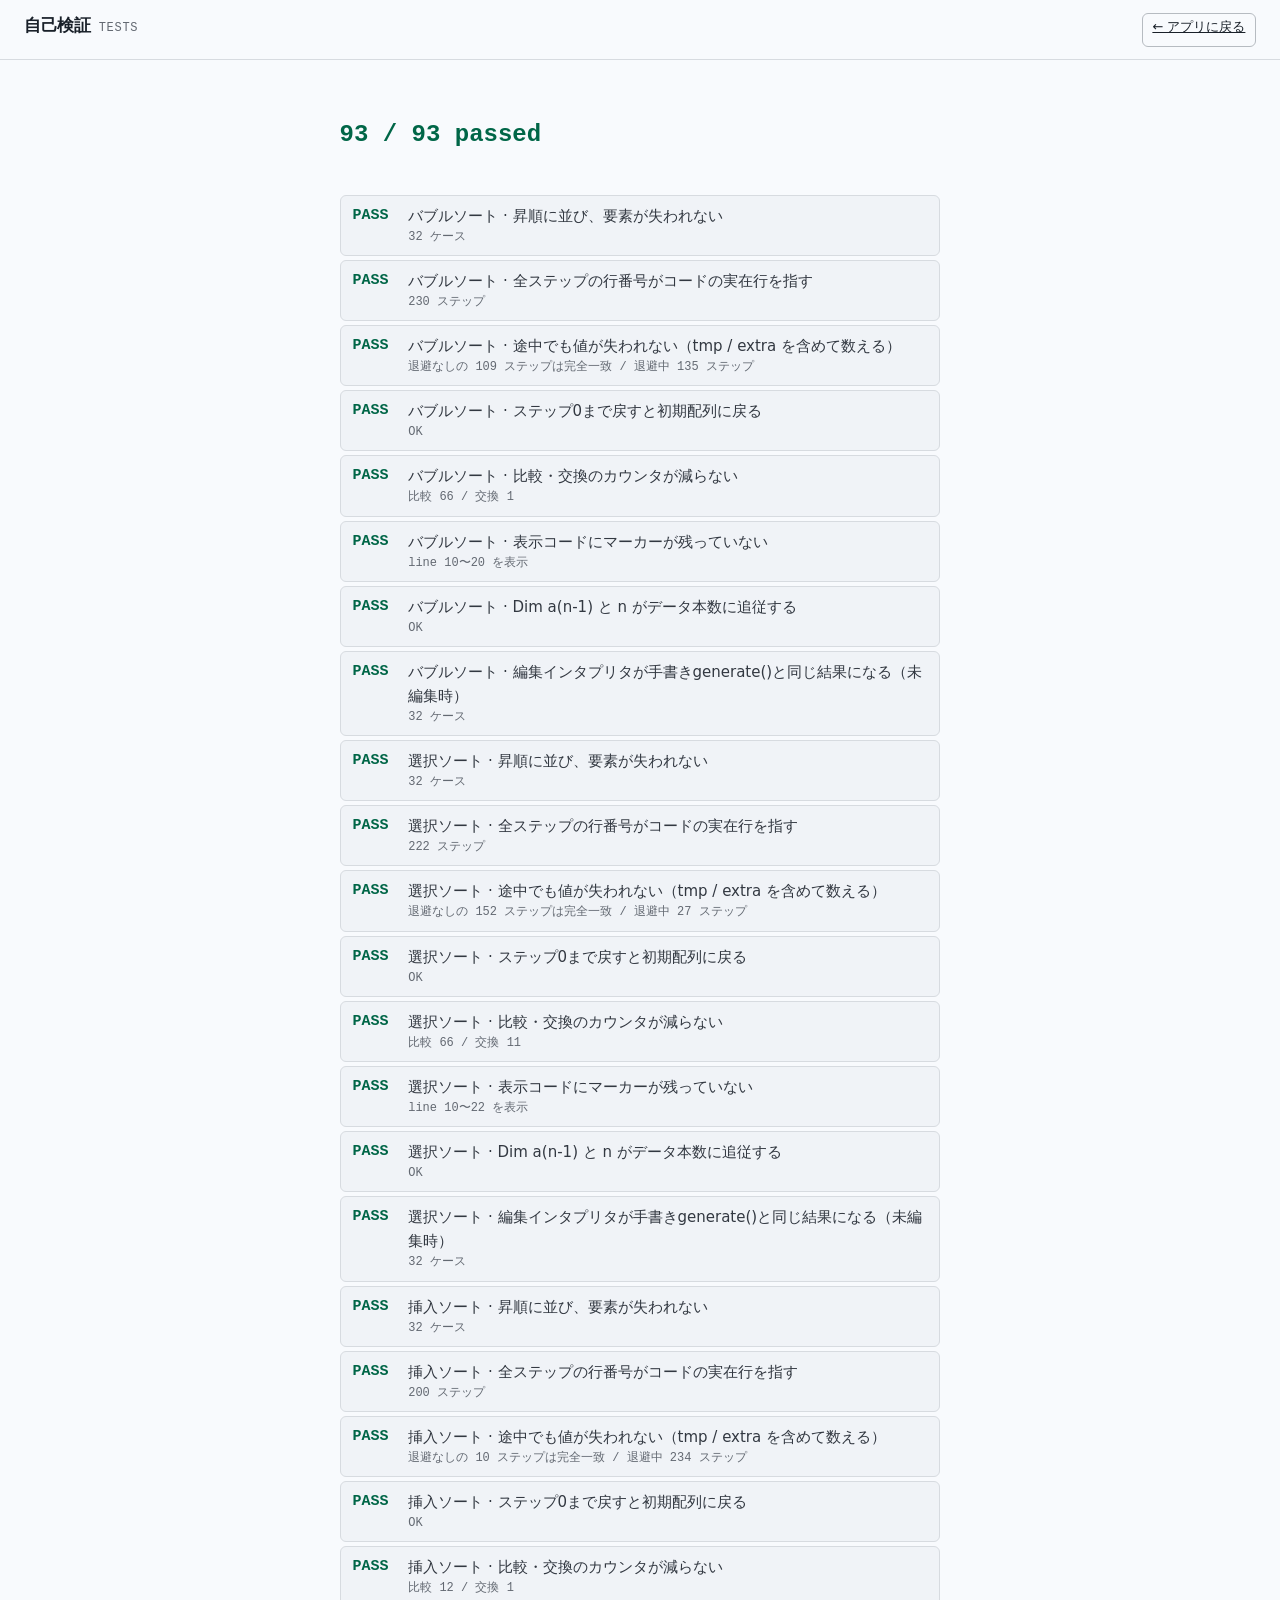
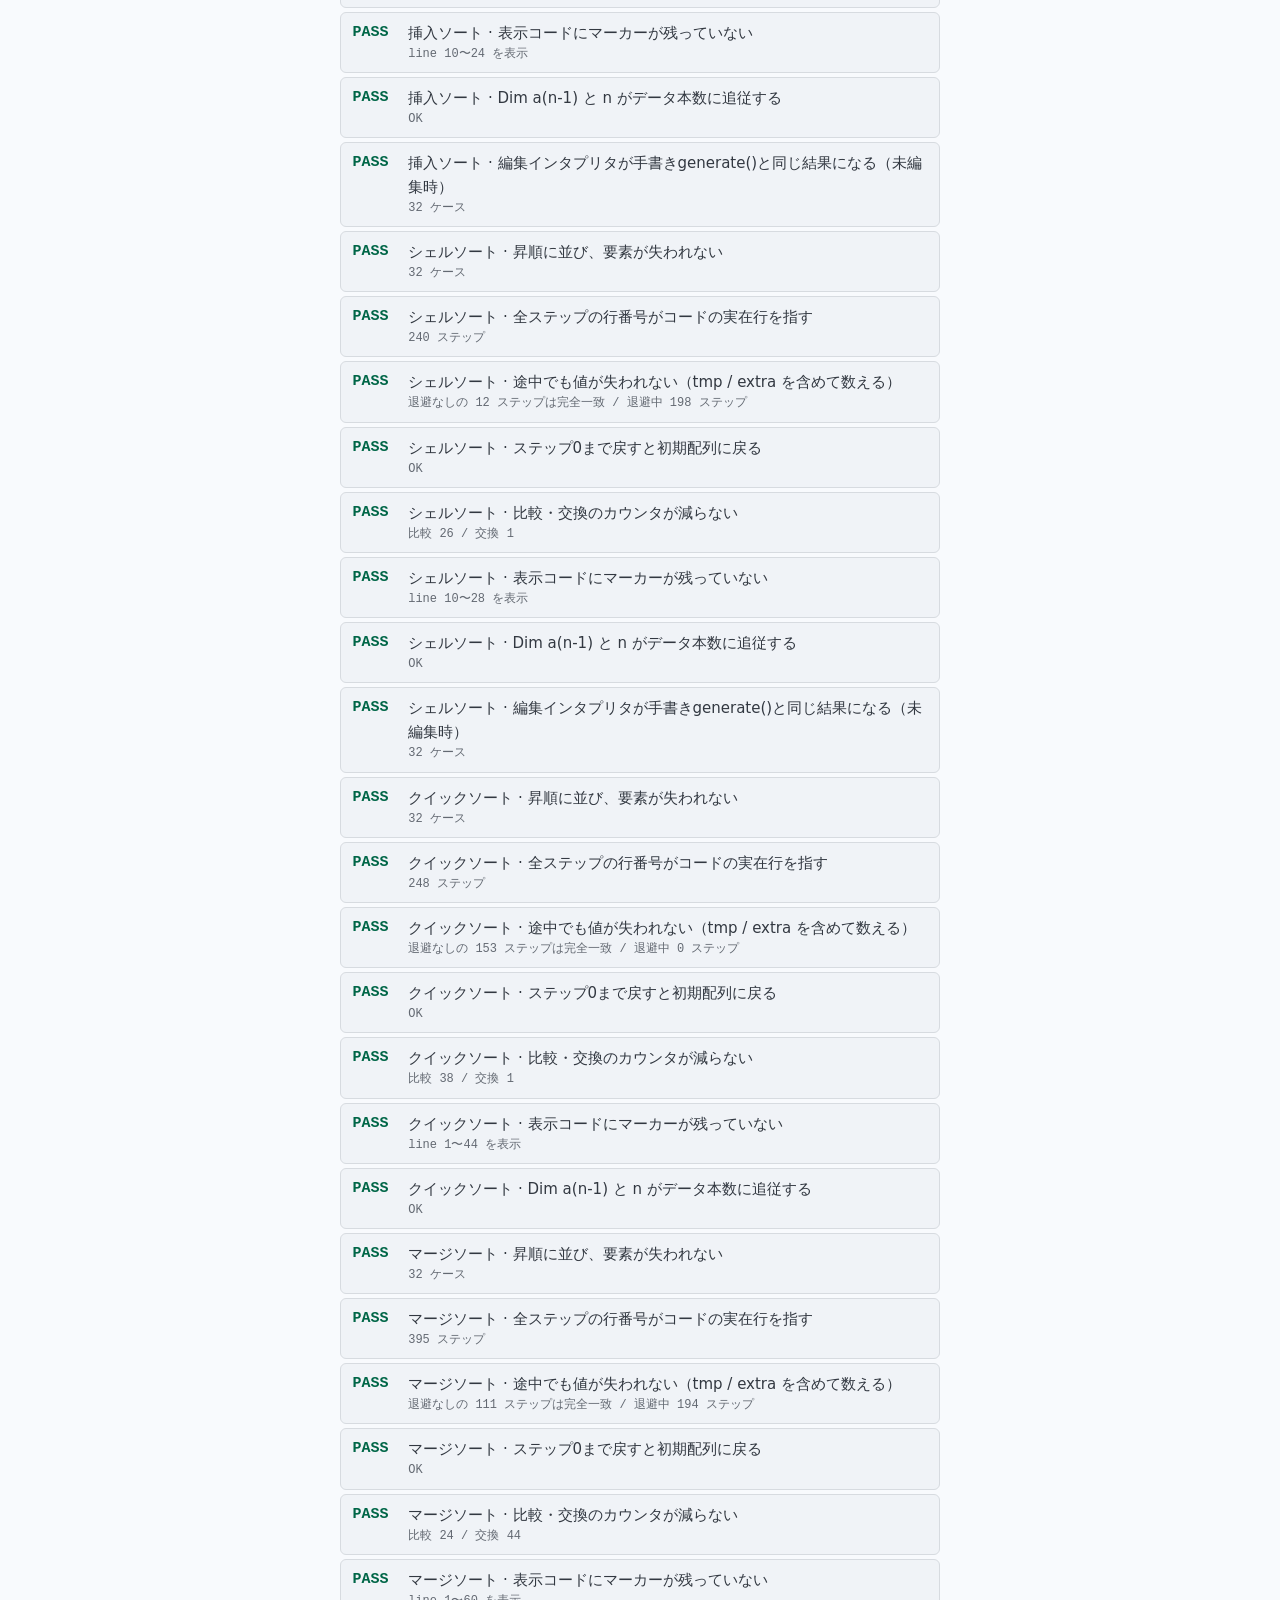
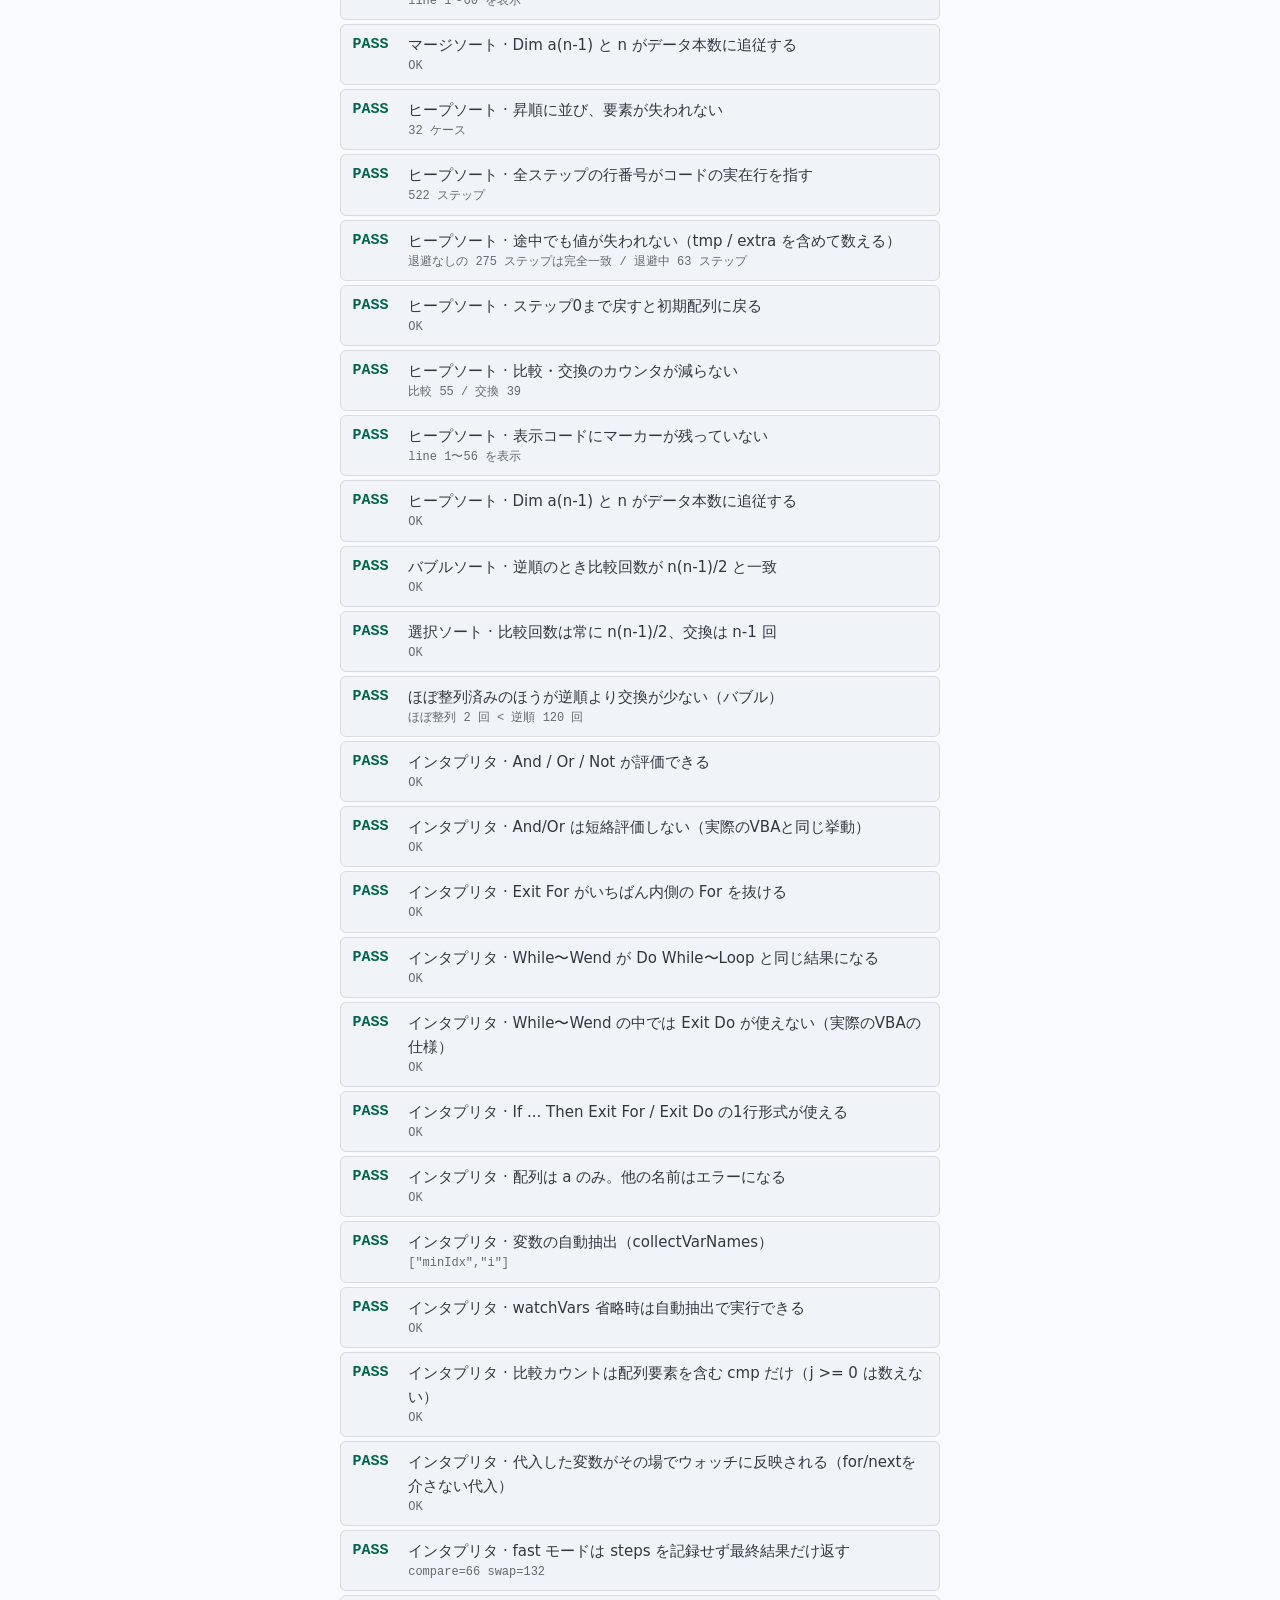
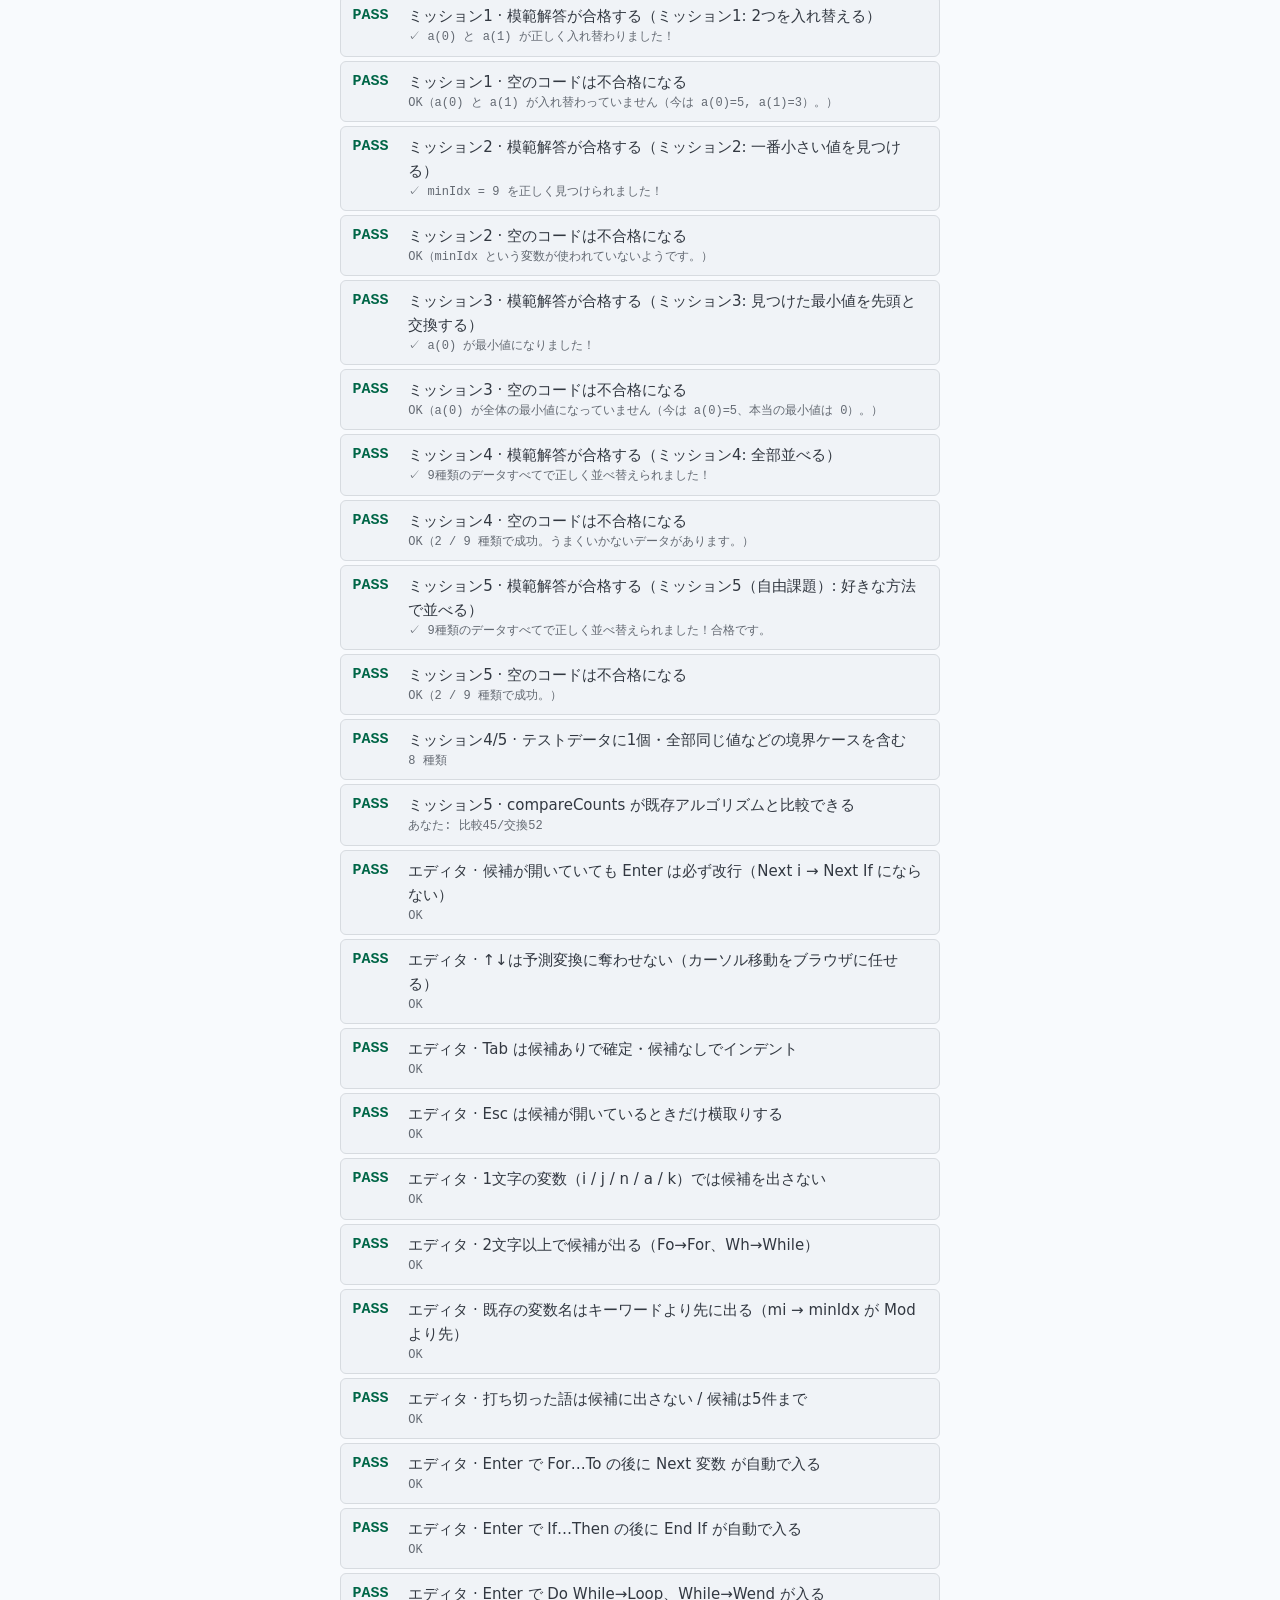
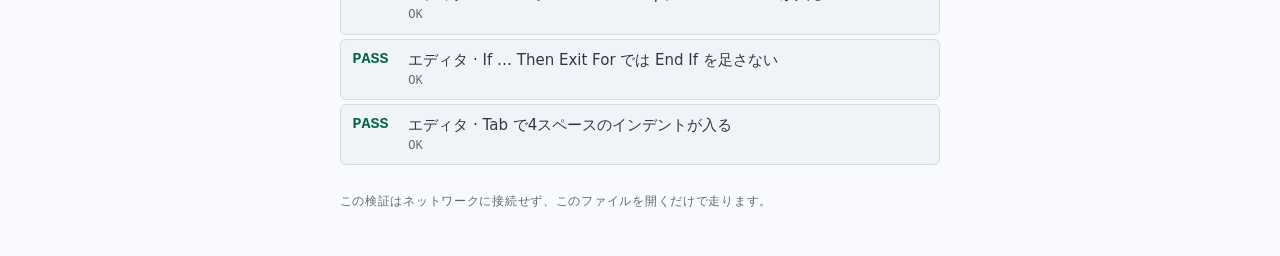
==== commit bee2bb73: "じぶんで書くエディタの入力不能バグを修正 実機で「エディタに文字入力・改行ができない、ボタンも反応しない」という 報告。原因は予測変換ポップアップ: - 1文字打つだけで候補が開き、i/n/a など主" ====
--- a/tests.html
+++ b/tests.html
@@ -46,6 +46,7 @@
 <script src="js/algorithms/merge.js"></script>
 <script src="js/algorithms/heap.js"></script>
 <script src="js/missions.js"></script>
+<script src="js/editor.js"></script>
 <script src="js/tests.js"></script>
 <script>
 (function () {
--- a/css/style.css
+++ b/css/style.css
@@ -642,6 +642,14 @@
 }
 .editor-suggest__item.is-active .editor-suggest__desc { color: var(--color-accent-ink); opacity: 0.85; }
 
+/* 候補が開いていること自体に生徒は気づかないので、閉じ方を常に足元に見せる。 */
+.editor-suggest__hint {
+  padding: var(--space-2xs) var(--space-xs);
+  border-top: var(--rule-hair) solid var(--color-rule-dark);
+  color: var(--color-on-dark-3);
+  font-size: var(--text-xs);
+}
+
 /* ---- 判定パネル ---- */
 .studio__judge {
   padding: var(--space-sm);
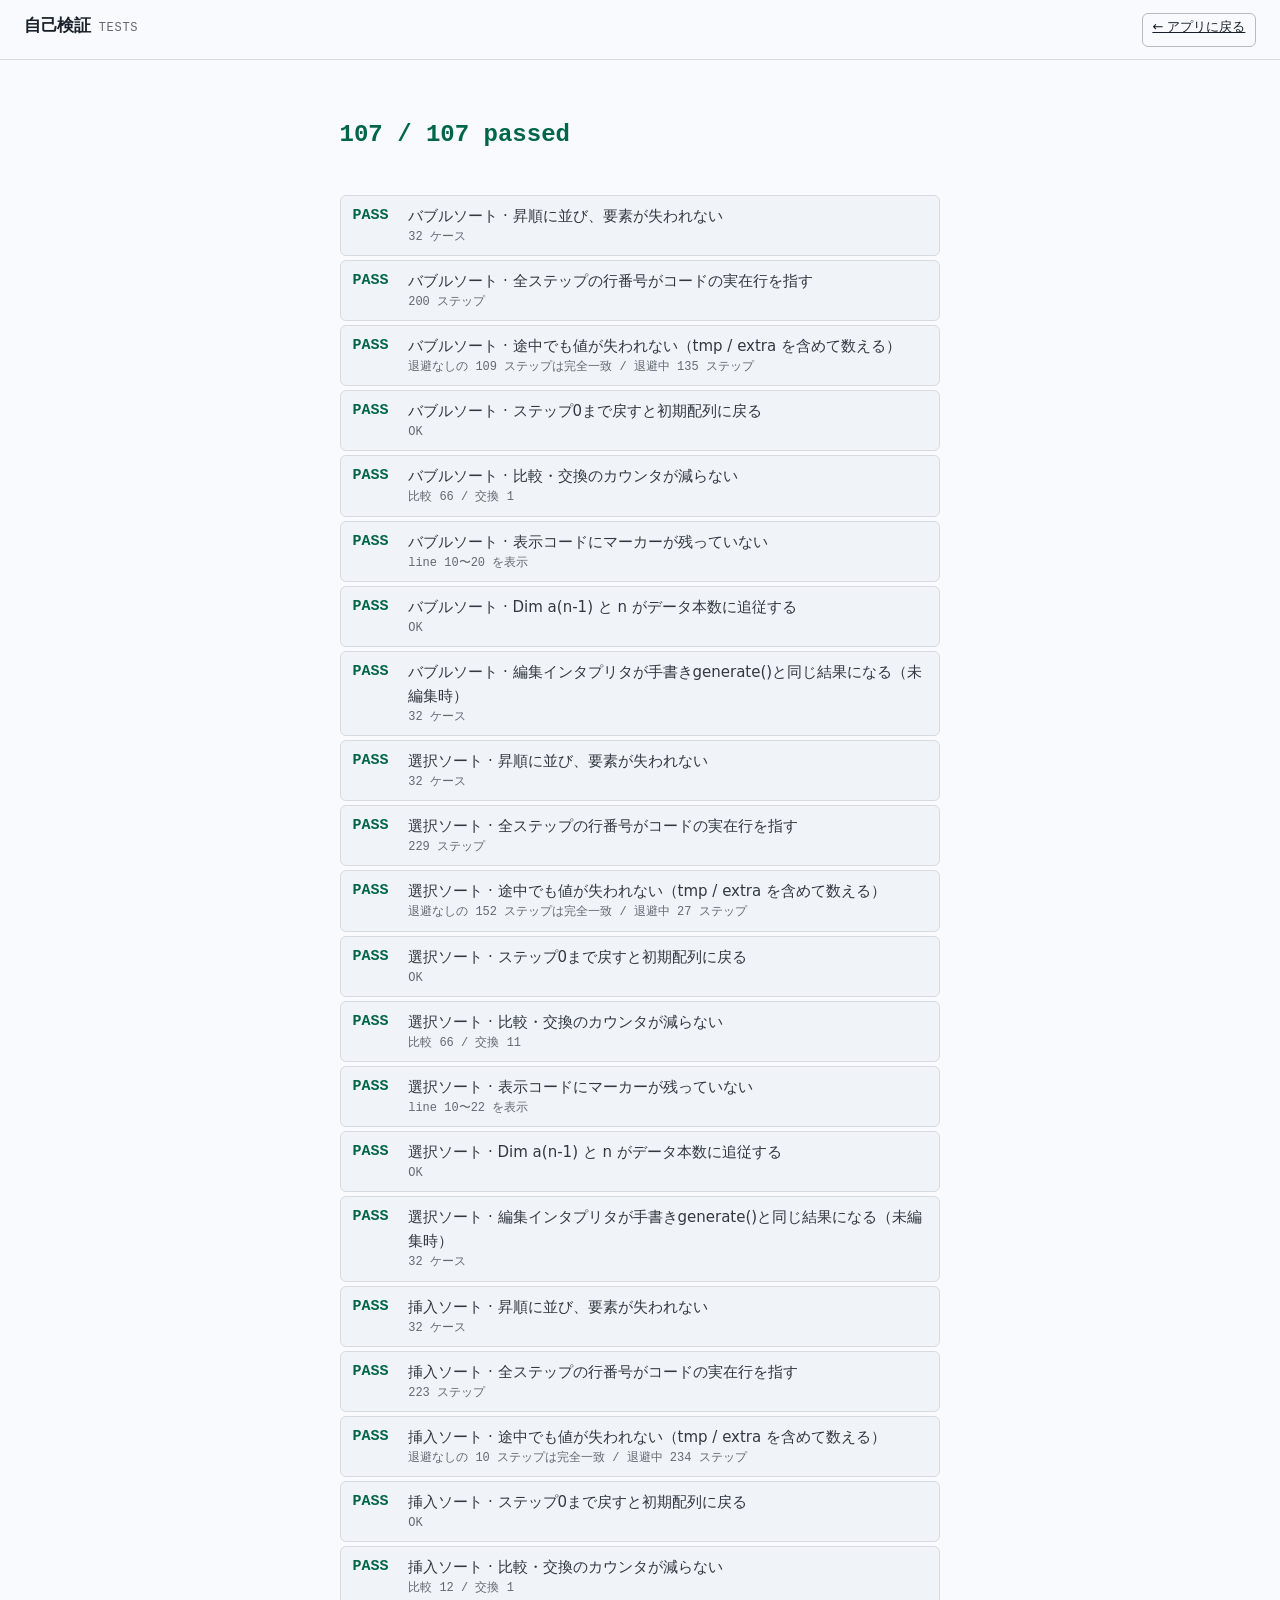
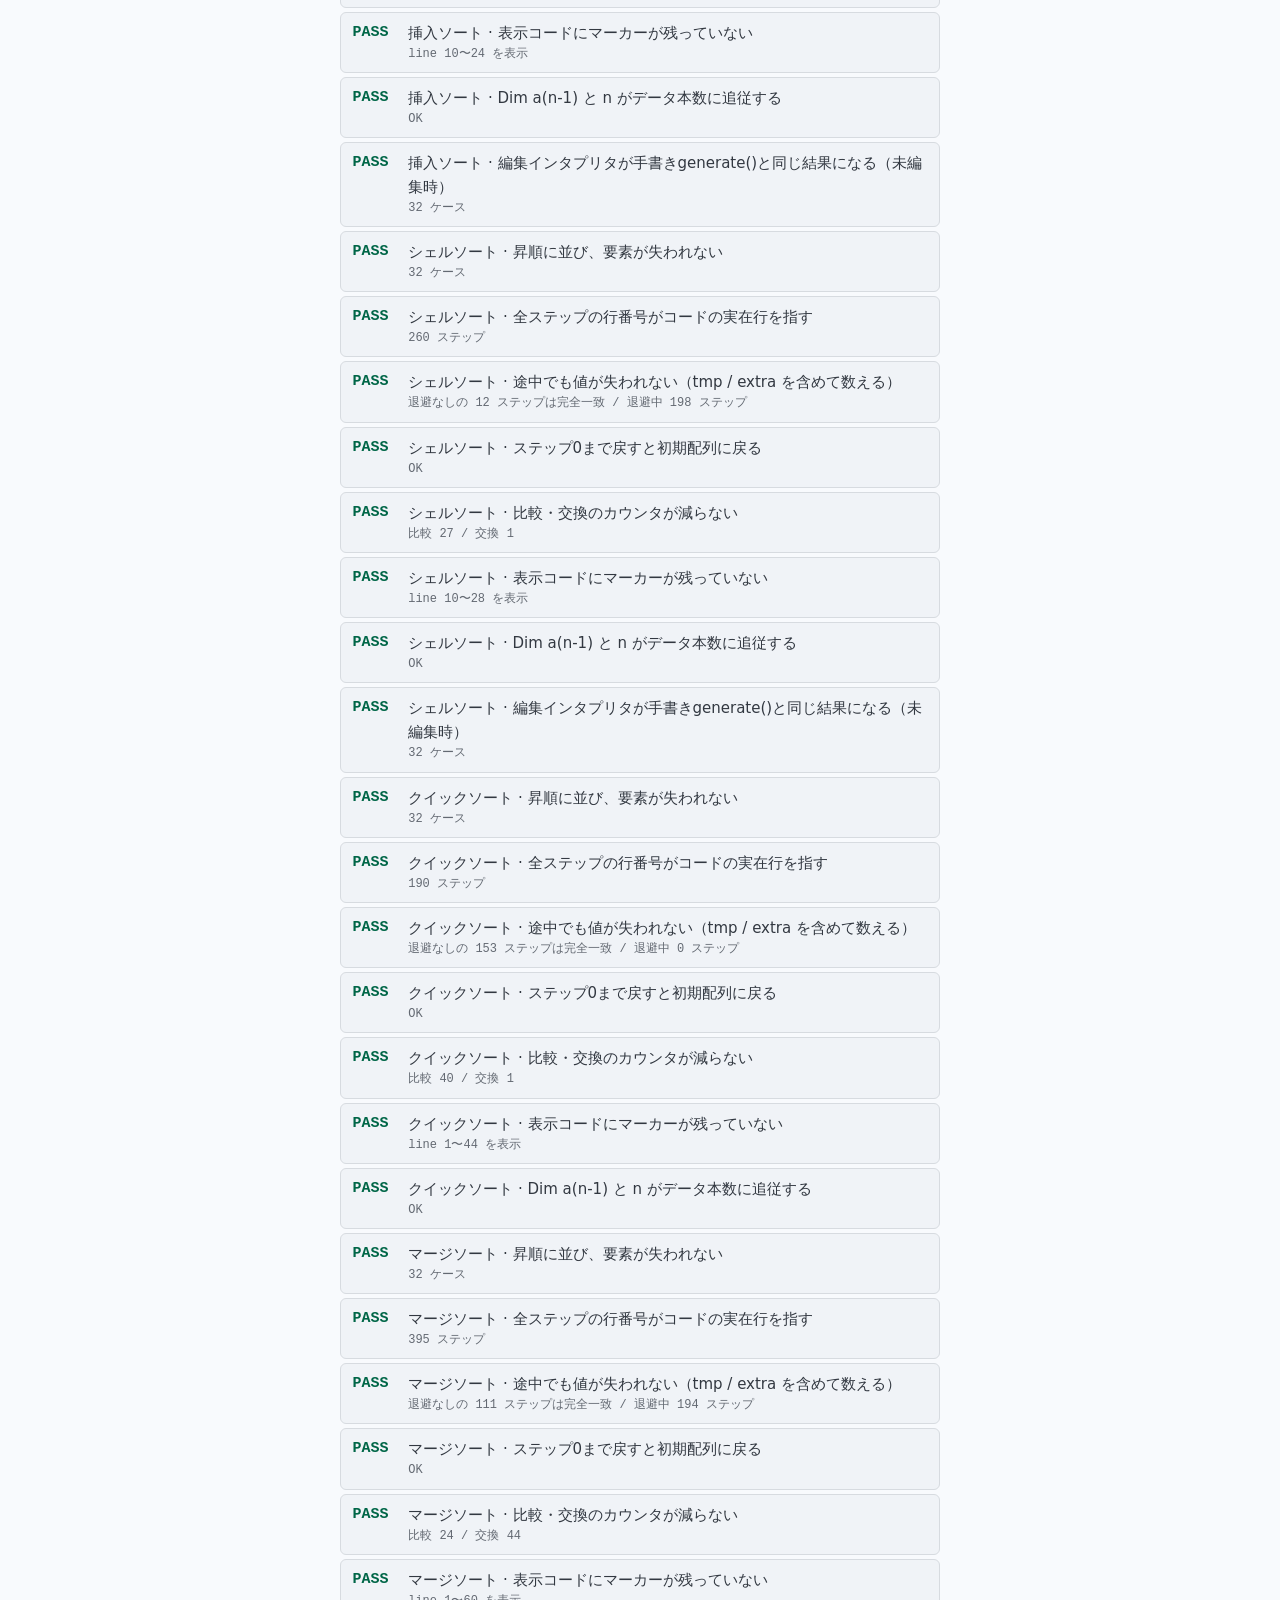
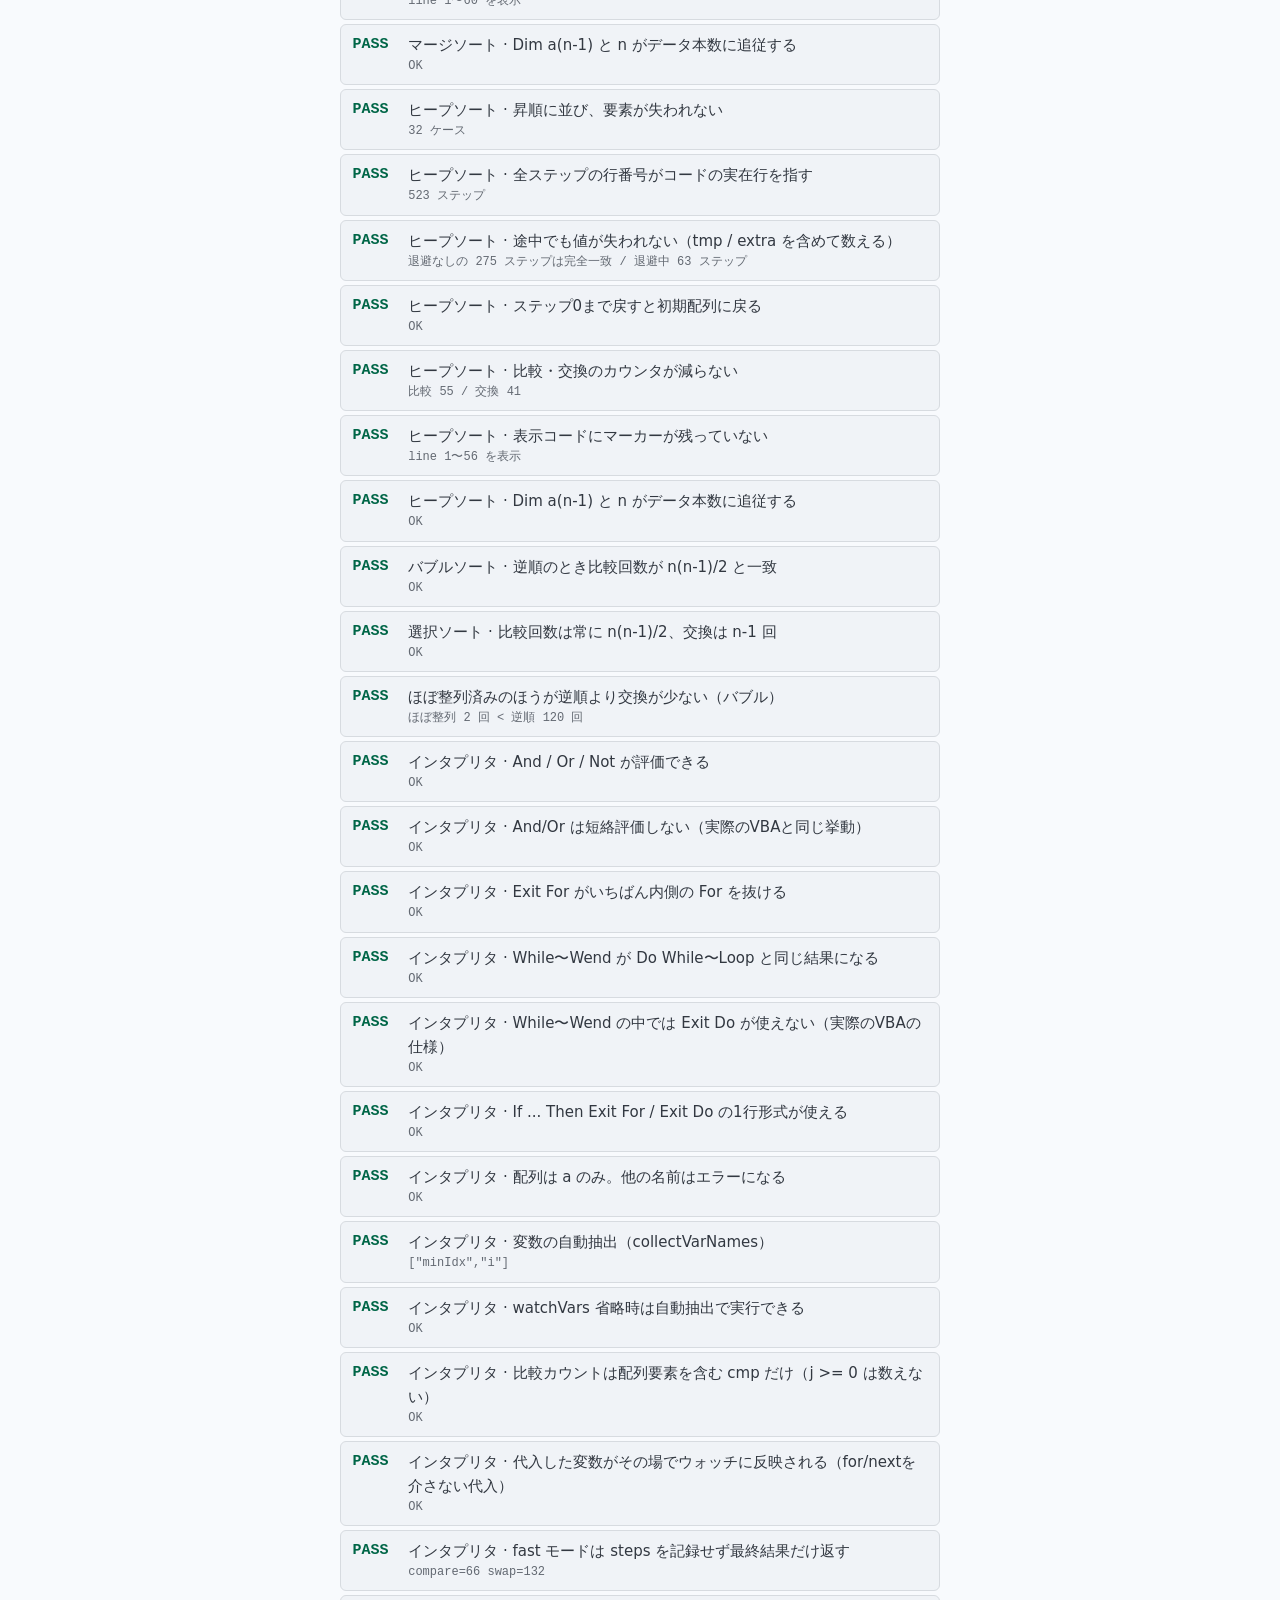
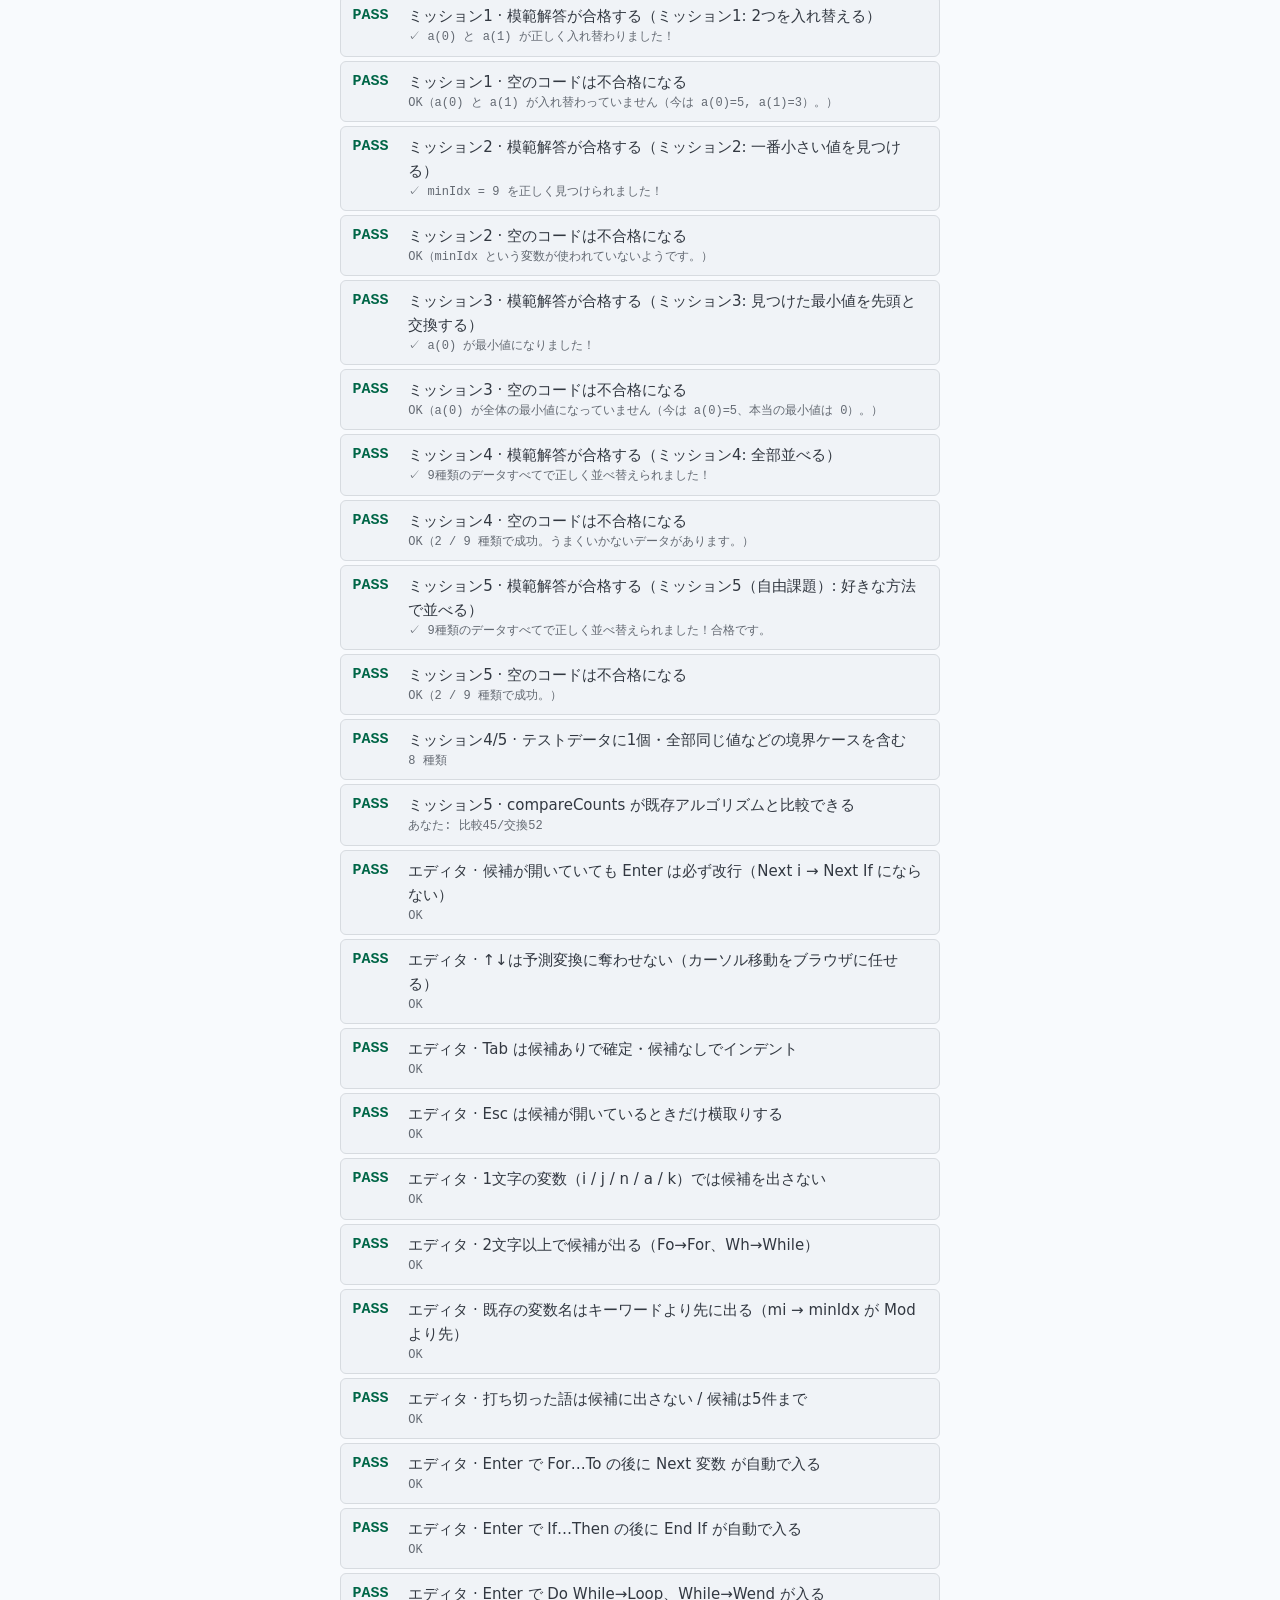
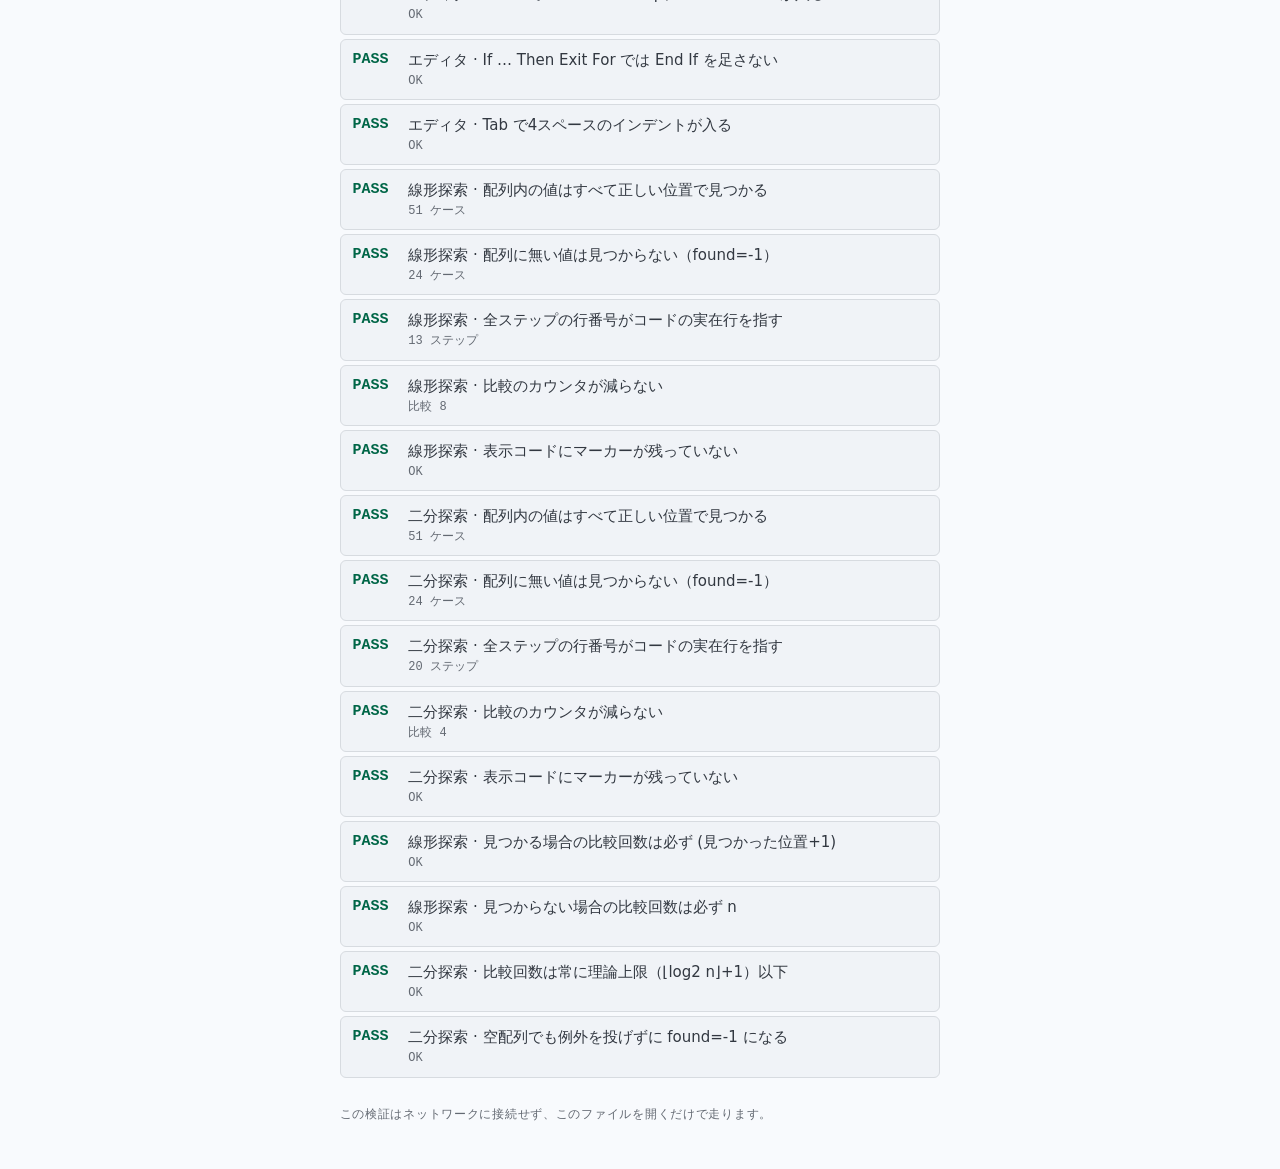
==== commit 002e8e1b: "探索モードを追加（線形探索・二分探索のソロ/レース/平均比較回数） ソート教材の隣に、探索2種のstep数を比べられる画面を追加。実装は js/search.js に隔離し、既存の再生機構を流用してい" ====
--- a/tests.html
+++ b/tests.html
@@ -45,6 +45,8 @@
 <script src="js/algorithms/quick.js"></script>
 <script src="js/algorithms/merge.js"></script>
 <script src="js/algorithms/heap.js"></script>
+<script src="js/algorithms/linear-search.js"></script>
+<script src="js/algorithms/binary-search.js"></script>
 <script src="js/missions.js"></script>
 <script src="js/editor.js"></script>
 <script src="js/tests.js"></script>
--- a/css/style.css
+++ b/css/style.css
@@ -245,6 +245,9 @@
 .bar[data-state="swap"]    .bar__col { background: var(--bar-swap);    border-top-color: var(--bar-swap-edge); transform: translateY(-5px); }
 .bar[data-state="sorted"]  .bar__col { background: var(--bar-sorted);  border-top-color: var(--bar-sorted-edge); }
 .bar[data-state="pivot"]   .bar__col { background: var(--bar-pivot);   border-top-color: var(--bar-pivot-edge); }
+/* 二分探索で、絞り込みにより探索範囲から外れた要素。新しい色は増やさず、idle色を薄くするだけに留める。 */
+.bar[data-state="excluded"] .bar__col { opacity: 0.35; }
+.bar[data-state="excluded"] .bar__value { opacity: 0.35; }
 
 .bar[data-state="compare"] .bar__value,
 .bar[data-state="swap"] .bar__value,
@@ -679,6 +682,28 @@
 .studio__compare-table tr.is-you td { font-weight: 600; color: var(--color-accent-2); }
 
 /* ============================================================
+   探索 — 平均ステップ数パネル（統計サブモード）
+   ============================================================ */
+.workbench.is-stats { grid-template-columns: minmax(0, 1fr); }
+
+.stats-panel { display: flex; flex-direction: column; gap: var(--space-lg); grid-column: 1 / -1; padding: var(--space-lg); }
+
+.stats-table { width: 100%; border-collapse: collapse; font-family: var(--font-mono); font-size: var(--text-sm); }
+.stats-table th, .stats-table td {
+  padding: var(--space-xs) var(--space-sm);
+  border-bottom: var(--rule-hair) solid var(--color-rule);
+  text-align: right;
+}
+.stats-table th:first-child, .stats-table td:first-child { text-align: left; }
+
+.stats-bars { display: flex; flex-direction: column; gap: var(--space-sm); }
+.stats-bar { display: grid; grid-template-columns: 9ch minmax(0, 1fr) 8ch; align-items: center; gap: var(--space-sm); }
+.stats-bar__label { font-family: var(--font-mono); font-size: var(--text-sm); color: var(--color-ink-2); }
+.stats-bar__track { height: 22px; background: var(--color-paper); border: var(--rule-hair) solid var(--color-rule); border-radius: var(--radius-sm); overflow: hidden; }
+.stats-bar__fill { height: 100%; background: var(--color-accent); transition: width var(--dur-3) var(--ease-out); }
+.stats-bar__value { font-family: var(--font-mono); font-size: var(--text-sm); text-align: right; color: var(--color-ink); }
+
+/* ============================================================
    レスポンシブ
    ============================================================ */
 @media (max-width: 1000px) {
